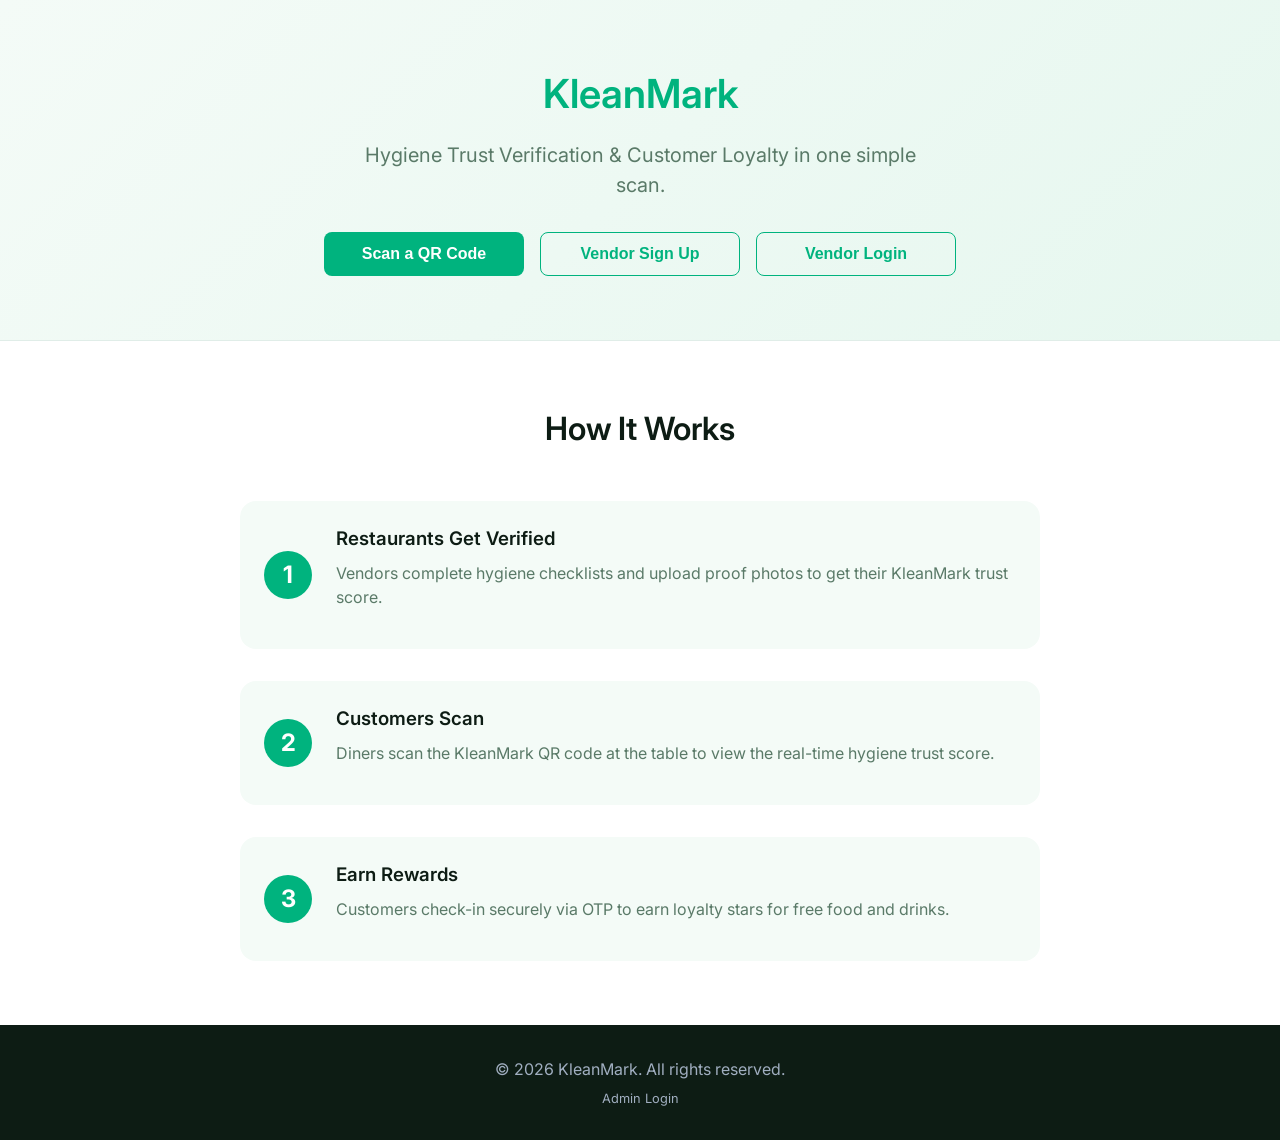
==== frontend/index.html @ 6c2e77c4 "Prototype 1 started" ====
<!DOCTYPE html>
<html lang="en">
<head>
  <meta charset="UTF-8">
  <meta name="viewport" content="width=device-width, initial-scale=1.0">
  <title>KleanMark - Trust is the New Menu</title>
  <link href="https://fonts.googleapis.com/css2?family=Inter:wght@400;500;600;700&display=swap" rel="stylesheet">
  <link rel="stylesheet" href="css/global.css">
  <link rel="stylesheet" href="css/landing.css">
</head>
<body>

  <header class="hero">
    <h1>KleanMark</h1>
    <p>Hygiene Trust Verification & Customer Loyalty in one simple scan.</p>
    <div class="hero-buttons">
      <button class="btn btn-primary" onclick="openScanner()">Scan a QR Code</button>
      <button class="btn btn-outline" onclick="window.location.href='vendor-register.html'">Vendor Sign Up</button>
      <button class="btn btn-outline" onclick="window.location.href='vendor-login.html'">Vendor Login</button>
    </div>
  </header>

  <section class="how-it-works">
    <h2>How It Works</h2>
    <div class="steps">
      <div class="step">
        <div class="step-number">1</div>
        <div class="step-content">
          <h3>Restaurants Get Verified</h3>
          <p>Vendors complete hygiene checklists and upload proof photos to get their KleanMark trust score.</p>
        </div>
      </div>
      <div class="step">
        <div class="step-number">2</div>
        <div class="step-content">
          <h3>Customers Scan</h3>
          <p>Diners scan the KleanMark QR code at the table to view the real-time hygiene trust score.</p>
        </div>
      </div>
      <div class="step">
        <div class="step-number">3</div>
        <div class="step-content">
          <h3>Earn Rewards</h3>
          <p>Customers check-in securely via OTP to earn loyalty stars for free food and drinks.</p>
        </div>
      </div>
    </div>
  </section>

  <footer class="footer">
    <p>&copy; 2026 KleanMark. All rights reserved.</p>
    <p style="margin-top: 8px; font-size: 0.8rem;"><a href="admin-login.html" style="color: #a0aec0; text-decoration: none;">Admin Login</a></p>
  </footer>

  <!-- QR Scanner Modal (Mock for MVP) -->
  <div class="modal-overlay" id="scannerModal">
    <div class="modal-content">
      <h3>Scan KleanMark QR</h3>
      <p>In a real app, this would open the camera. For now, enter a Vendor ID to simulate scanning a QR code.</p>
      <div class="form-group">
        <input type="text" id="mockVendorId" class="form-control" placeholder="Enter Vendor ID (UUID)">
      </div>
      <button class="btn btn-primary" onclick="simulateScan()">Simulate Scan</button>
      <button class="btn btn-outline" style="margin-top: 8px;" onclick="closeScanner()">Cancel</button>
    </div>
  </div>

  <script>
    function openScanner() {
      document.getElementById('scannerModal').classList.add('active');
    }
    
    function closeScanner() {
      document.getElementById('scannerModal').classList.remove('active');
    }
    
    function simulateScan() {
      const vendorId = document.getElementById('mockVendorId').value.trim();
      if (!vendorId) {
        alert("Please enter a Vendor ID");
        return;
      }
      window.location.href = `public-vendor.html?id=${vendorId}`;
    }
  </script>
</body>
</html>
---- frontend/css/global.css ----
:root {
  /* Color Palette */
  --primary: #00B37E;
  --primary-hover: #00996b;
  --surface: #FFFFFF;
  --background: #F4FBF7;
  --text-primary: #0D1C14;
  --text-secondary: #5A7A68;
  --danger: #E53E3E;
  --warning: #F6AD55;
  --border: #E0EDE8;
  --star-filled: #FBBF24;
  --star-empty: #E2E8F0;

  /* Typography */
  --font-family: 'Inter', system-ui, -apple-system, sans-serif;

  /* Design Tokens */
  --radius-sm: 8px;
  --radius-md: 16px;
  --radius-lg: 24px;
  --shadow-card: 0 4px 24px rgba(0, 179, 126, 0.08);
  --shadow-sm: 0 2px 8px rgba(0, 0, 0, 0.05);
  --transition: all 0.2s ease;
}

* {
  box-sizing: border-box;
  margin: 0;
  padding: 0;
}

body {
  font-family: var(--font-family);
  background-color: var(--background);
  color: var(--text-primary);
  line-height: 1.5;
  -webkit-font-smoothing: antialiased;
}

/* Utilities */
.container {
  max-width: 600px;
  margin: 0 auto;
  padding: 16px;
}

.card {
  background: var(--surface);
  border-radius: var(--radius-md);
  padding: 24px;
  box-shadow: var(--shadow-card);
  margin-bottom: 16px;
}

/* Typography */
h1, h2, h3, h4 {
  color: var(--text-primary);
  font-weight: 600;
  margin-bottom: 8px;
}

p {
  color: var(--text-secondary);
  margin-bottom: 16px;
}

/* Buttons */
.btn {
  display: inline-flex;
  align-items: center;
  justify-content: center;
  padding: 12px 24px;
  border-radius: var(--radius-sm);
  font-weight: 600;
  cursor: pointer;
  transition: var(--transition);
  border: none;
  font-size: 1rem;
  width: 100%;
}

.btn-primary {
  background-color: var(--primary);
  color: white;
}

.btn-primary:hover {
  background-color: var(--primary-hover);
}

.btn-outline {
  background-color: transparent;
  color: var(--primary);
  border: 1px solid var(--primary);
}

.btn-outline:hover {
  background-color: var(--background);
}

/* Form inputs */
.form-group {
  margin-bottom: 16px;
}

.form-label {
  display: block;
  font-size: 0.875rem;
  font-weight: 500;
  margin-bottom: 8px;
  color: var(--text-secondary);
}

.form-control {
  width: 100%;
  padding: 12px;
  border: 1px solid var(--border);
  border-radius: var(--radius-sm);
  font-family: var(--font-family);
  font-size: 1rem;
  transition: var(--transition);
}

.form-control:focus {
  outline: none;
  border-color: var(--primary);
  box-shadow: 0 0 0 3px rgba(0, 179, 126, 0.1);
}

/* Badges */
.badge {
  display: inline-flex;
  align-items: center;
  padding: 4px 8px;
  border-radius: 99px;
  font-size: 0.75rem;
  font-weight: 600;
  text-transform: uppercase;
  letter-spacing: 0.5px;
}

.badge-success {
  background-color: rgba(0, 179, 126, 0.1);
  color: var(--primary);
}

.badge-warning {
  background-color: rgba(246, 173, 85, 0.1);
  color: var(--warning);
}

.badge-danger {
  background-color: rgba(229, 62, 62, 0.1);
  color: var(--danger);
}

/* Modals */
.modal-overlay {
  position: fixed;
  top: 0; left: 0; right: 0; bottom: 0;
  background: rgba(0,0,0,0.5);
  display: flex;
  align-items: flex-end;
  justify-content: center;
  z-index: 1000;
  opacity: 0;
  pointer-events: none;
  transition: var(--transition);
}

.modal-overlay.active {
  opacity: 1;
  pointer-events: all;
}

.modal-content {
  background: var(--surface);
  width: 100%;
  max-width: 600px;
  border-radius: var(--radius-lg) var(--radius-lg) 0 0;
  padding: 32px 24px;
  transform: translateY(100%);
  transition: transform 0.3s cubic-bezier(0.4, 0, 0.2, 1);
}

.modal-overlay.active .modal-content {
  transform: translateY(0);
}

/* Toasts */
#toast-container {
  position: fixed;
  bottom: 24px;
  left: 50%;
  transform: translateX(-50%);
  z-index: 9999;
  display: flex;
  flex-direction: column;
  gap: 8px;
}

.toast {
  background: var(--text-primary);
  color: white;
  padding: 12px 24px;
  border-radius: var(--radius-sm);
  font-size: 0.875rem;
  font-weight: 500;
  box-shadow: var(--shadow-sm);
  animation: slideUp 0.3s ease, fadeOut 0.3s ease 2.7s forwards;
}

@keyframes slideUp {
  from { transform: translateY(100%); opacity: 0; }
  to { transform: translateY(0); opacity: 1; }
}
@keyframes fadeOut {
  to { opacity: 0; }
}
---- frontend/css/landing.css ----
.hero {
  text-align: center;
  padding: 64px 16px;
  background: linear-gradient(135deg, var(--background) 0%, #e6f7ef 100%);
  border-bottom: 1px solid var(--border);
}

.hero h1 {
  font-size: 2.5rem;
  color: var(--primary);
  margin-bottom: 16px;
}

.hero p {
  font-size: 1.25rem;
  max-width: 600px;
  margin: 0 auto 32px auto;
}

.hero-buttons {
  display: flex;
  gap: 16px;
  justify-content: center;
  flex-wrap: wrap;
}

.hero-buttons .btn {
  width: auto;
  min-width: 200px;
}

.how-it-works {
  padding: 64px 16px;
  background: var(--surface);
}

.how-it-works h2 {
  text-align: center;
  margin-bottom: 48px;
  font-size: 2rem;
}

.steps {
  display: flex;
  flex-direction: column;
  gap: 32px;
  max-width: 800px;
  margin: 0 auto;
}

.step {
  display: flex;
  align-items: center;
  gap: 24px;
  background: var(--background);
  padding: 24px;
  border-radius: var(--radius-md);
}

.step-number {
  width: 48px;
  height: 48px;
  background: var(--primary);
  color: white;
  border-radius: 50%;
  display: flex;
  align-items: center;
  justify-content: center;
  font-size: 1.5rem;
  font-weight: 700;
  flex-shrink: 0;
}

.step-content h3 {
  margin-bottom: 8px;
}

.footer {
  text-align: center;
  padding: 32px;
  background: var(--text-primary);
  color: white;
}

.footer p {
  color: #a0aec0;
  margin: 0;
}

/* Modal for scanning QR code from landing page */
.qr-scanner-placeholder {
  height: 300px;
  background: #000;
  border-radius: var(--radius-md);
  display: flex;
  align-items: center;
  justify-content: center;
  color: white;
  margin-bottom: 16px;
}
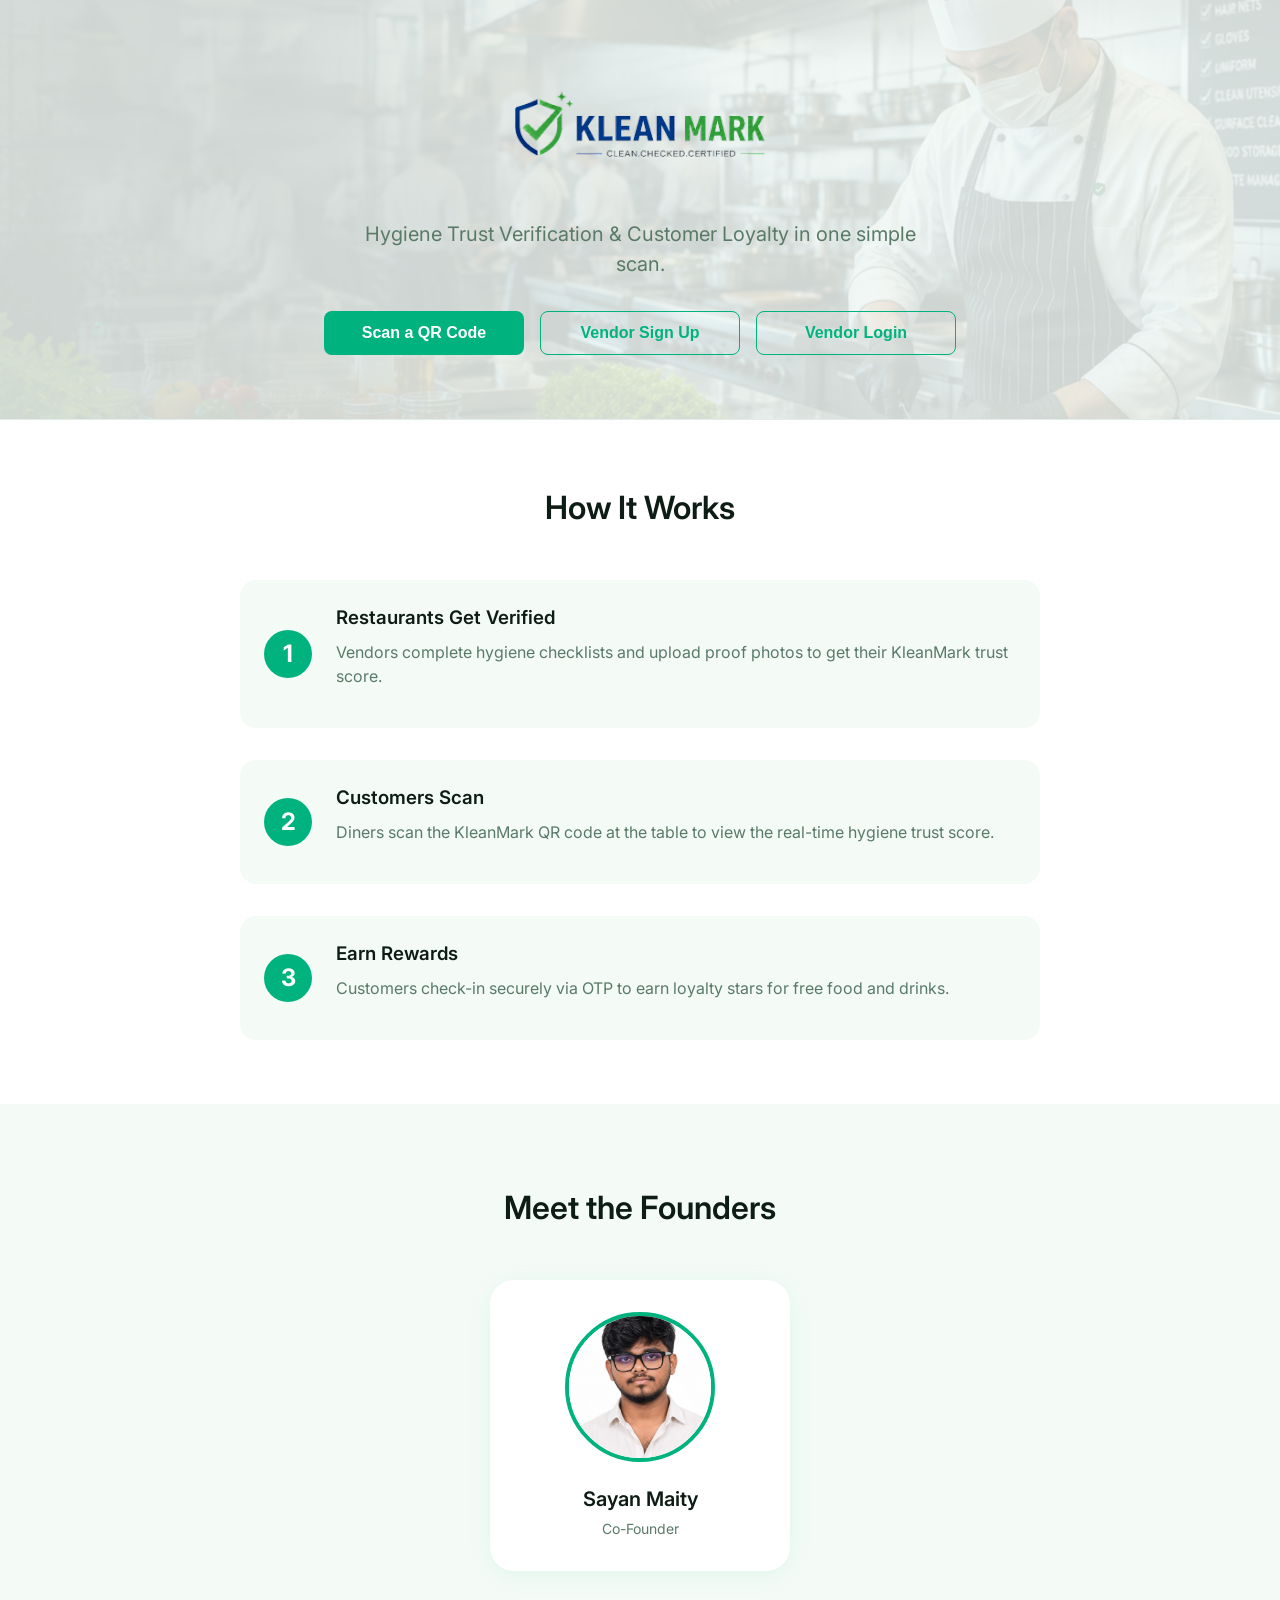
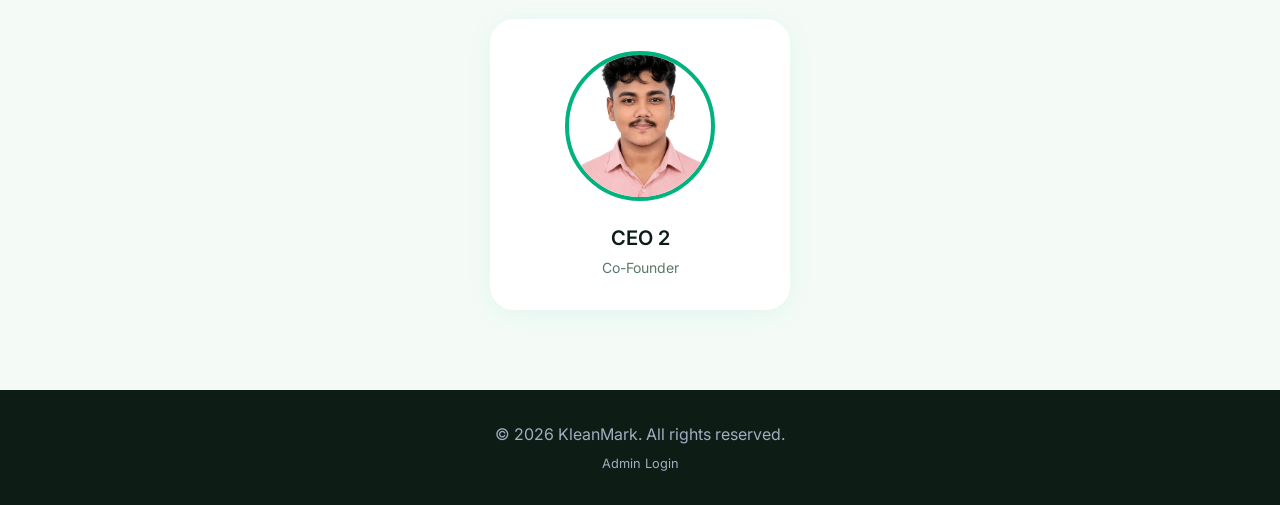
==== commit 96ab68a1: "Added more functionality" ====
--- a/frontend/index.html
+++ b/frontend/index.html
@@ -5,13 +5,14 @@
   <meta name="viewport" content="width=device-width, initial-scale=1.0">
   <title>KleanMark - Trust is the New Menu</title>
   <link href="https://fonts.googleapis.com/css2?family=Inter:wght@400;500;600;700&display=swap" rel="stylesheet">
+  <link rel="icon" type="image/x-icon" href="assets/images/favicon.ico">
   <link rel="stylesheet" href="css/global.css">
   <link rel="stylesheet" href="css/landing.css">
 </head>
 <body>
 
   <header class="hero">
-    <h1>KleanMark</h1>
+    <img src="assets/images/Logo.svg" alt="KleanMark Logo" class="brand-logo">
     <p>Hygiene Trust Verification & Customer Loyalty in one simple scan.</p>
     <div class="hero-buttons">
       <button class="btn btn-primary" onclick="openScanner()">Scan a QR Code</button>
@@ -21,27 +22,45 @@
   </header>
 
   <section class="how-it-works">
-    <h2>How It Works</h2>
+    <h2 class="fade-up">How It Works</h2>
     <div class="steps">
-      <div class="step">
+      <div class="step fade-up">
         <div class="step-number">1</div>
         <div class="step-content">
           <h3>Restaurants Get Verified</h3>
           <p>Vendors complete hygiene checklists and upload proof photos to get their KleanMark trust score.</p>
         </div>
       </div>
-      <div class="step">
+      <div class="step fade-up">
         <div class="step-number">2</div>
         <div class="step-content">
           <h3>Customers Scan</h3>
           <p>Diners scan the KleanMark QR code at the table to view the real-time hygiene trust score.</p>
         </div>
       </div>
-      <div class="step">
+      <div class="step fade-up">
         <div class="step-number">3</div>
         <div class="step-content">
           <h3>Earn Rewards</h3>
           <p>Customers check-in securely via OTP to earn loyalty stars for free food and drinks.</p>
+        </div>
+      </div>
+    </div>
+  </section>
+
+  <section class="about-founders">
+    <div class="container">
+      <h2 class="fade-up">Meet the Founders</h2>
+      <div class="founders-grid fade-up">
+        <div class="founder-card">
+          <img src="assets/images/Sayan%20Maity.png" alt="Sayan Maity" class="founder-img">
+          <h3>Sayan Maity</h3>
+          <p>Co-Founder</p>
+        </div>
+        <div class="founder-card">
+          <img src="assets/images/CEO%202.png" alt="CEO 2" class="founder-img">
+          <h3 id="ceo2-name">CEO 2</h3>
+          <p>Co-Founder</p>
         </div>
       </div>
     </div>
@@ -82,6 +101,21 @@
       }
       window.location.href = `public-vendor.html?id=${vendorId}`;
     }
+
+    // Scroll Animations
+    document.addEventListener("DOMContentLoaded", function() {
+      const observer = new IntersectionObserver((entries) => {
+        entries.forEach(entry => {
+          if (entry.isIntersecting) {
+            entry.target.classList.add('visible');
+          }
+        });
+      }, { threshold: 0.1 });
+
+      document.querySelectorAll('.fade-up').forEach((el) => {
+        observer.observe(el);
+      });
+    });
   </script>
 </body>
 </html>
--- a/frontend/css/global.css
+++ b/frontend/css/global.css
@@ -51,6 +51,12 @@
   padding: 24px;
   box-shadow: var(--shadow-card);
   margin-bottom: 16px;
+  transition: var(--transition);
+}
+
+.card:hover {
+  transform: translateY(-2px);
+  box-shadow: 0 8px 32px rgba(0, 179, 126, 0.12);
 }
 
 /* Typography */
@@ -218,3 +224,34 @@
 @keyframes fadeOut {
   to { opacity: 0; }
 }
+
+/* Skeleton Loading */
+.skeleton {
+  background: linear-gradient(90deg, #e2e8f0 25%, #f1f5f9 50%, #e2e8f0 75%);
+  background-size: 200% 100%;
+  animation: loading 1.5s infinite;
+  border-radius: var(--radius-sm);
+}
+
+@keyframes loading {
+  0% { background-position: 200% 0; }
+  100% { background-position: -200% 0; }
+}
+
+.skeleton-text {
+  height: 20px;
+  width: 100%;
+  margin-bottom: 8px;
+}
+
+.skeleton-title {
+  height: 32px;
+  width: 50%;
+  margin-bottom: 16px;
+}
+
+.skeleton-circle {
+  width: 64px;
+  height: 64px;
+  border-radius: 50%;
+}
--- a/frontend/css/landing.css
+++ b/frontend/css/landing.css
@@ -1,8 +1,30 @@
 .hero {
   text-align: center;
   padding: 64px 16px;
-  background: linear-gradient(135deg, var(--background) 0%, #e6f7ef 100%);
+  background-image: url('../assets/images/Banner.svg');
+  background-size: cover;
+  background-position: center;
   border-bottom: 1px solid var(--border);
+  position: relative;
+}
+
+.hero::before {
+  content: '';
+  position: absolute;
+  top: 0; left: 0; right: 0; bottom: 0;
+  background: rgba(244, 251, 247, 0.85); /* Overlay to ensure text readability */
+  z-index: 0;
+}
+
+.hero > * {
+  position: relative;
+  z-index: 1;
+}
+
+.brand-logo {
+  max-width: 250px;
+  height: auto;
+  margin-bottom: 24px;
 }
 
 .hero h1 {
@@ -98,3 +120,69 @@
   color: white;
   margin-bottom: 16px;
 }
+
+/* Founders Section */
+.about-founders {
+  padding: 64px 16px;
+  background: var(--background);
+}
+
+.about-founders h2 {
+  text-align: center;
+  margin-bottom: 48px;
+  font-size: 2rem;
+}
+
+.founders-grid {
+  display: flex;
+  justify-content: center;
+  gap: 48px;
+  flex-wrap: wrap;
+}
+
+.founder-card {
+  text-align: center;
+  background: var(--surface);
+  padding: 32px;
+  border-radius: var(--radius-lg);
+  box-shadow: var(--shadow-card);
+  width: 100%;
+  max-width: 300px;
+  transition: var(--transition);
+}
+
+.founder-card:hover {
+  transform: translateY(-5px);
+}
+
+.founder-img {
+  width: 150px;
+  height: 150px;
+  border-radius: 50%;
+  object-fit: cover;
+  margin-bottom: 16px;
+  border: 4px solid var(--primary);
+}
+
+.founder-card h3 {
+  font-size: 1.25rem;
+  margin-bottom: 4px;
+}
+
+.founder-card p {
+  font-size: 0.875rem;
+  color: var(--text-secondary);
+  margin-bottom: 0;
+}
+
+/* Scroll Animations */
+.fade-up {
+  opacity: 0;
+  transform: translateY(30px);
+  transition: opacity 0.6s ease-out, transform 0.6s ease-out;
+}
+
+.fade-up.visible {
+  opacity: 1;
+  transform: translateY(0);
+}
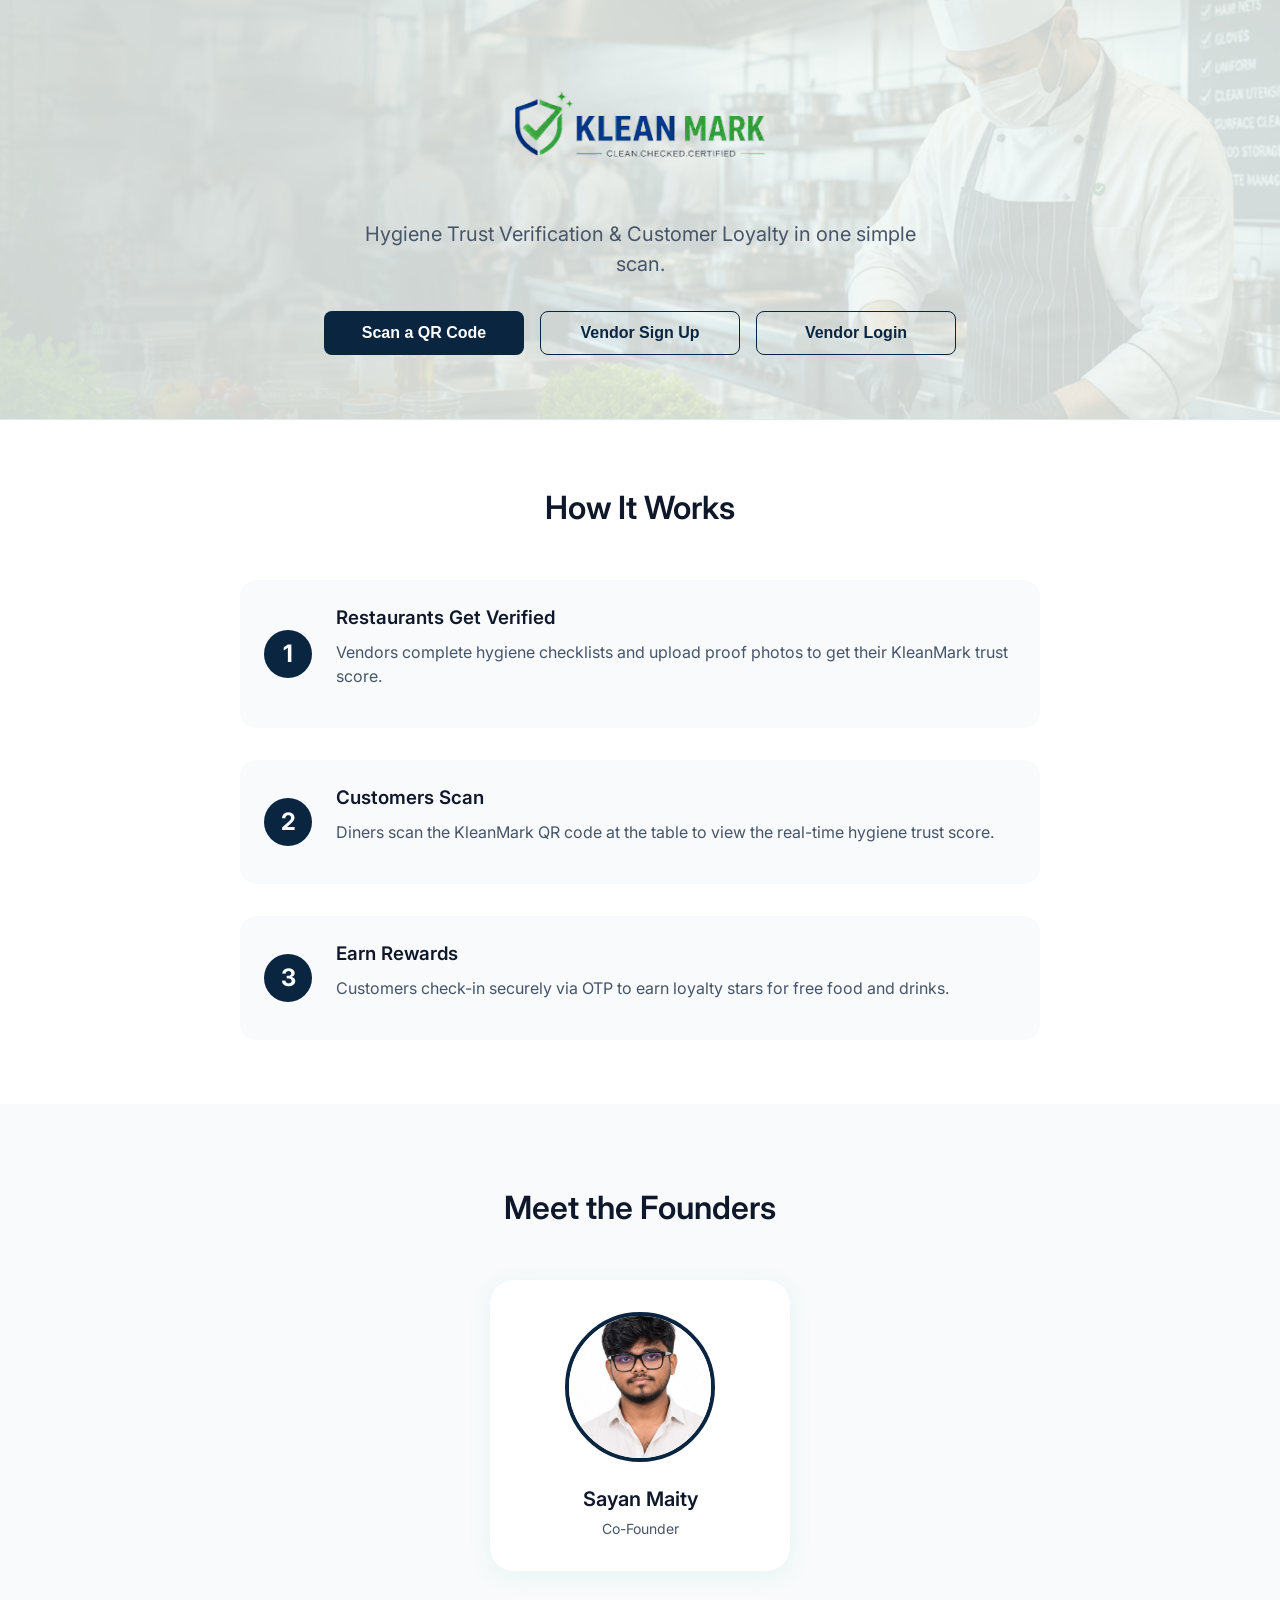
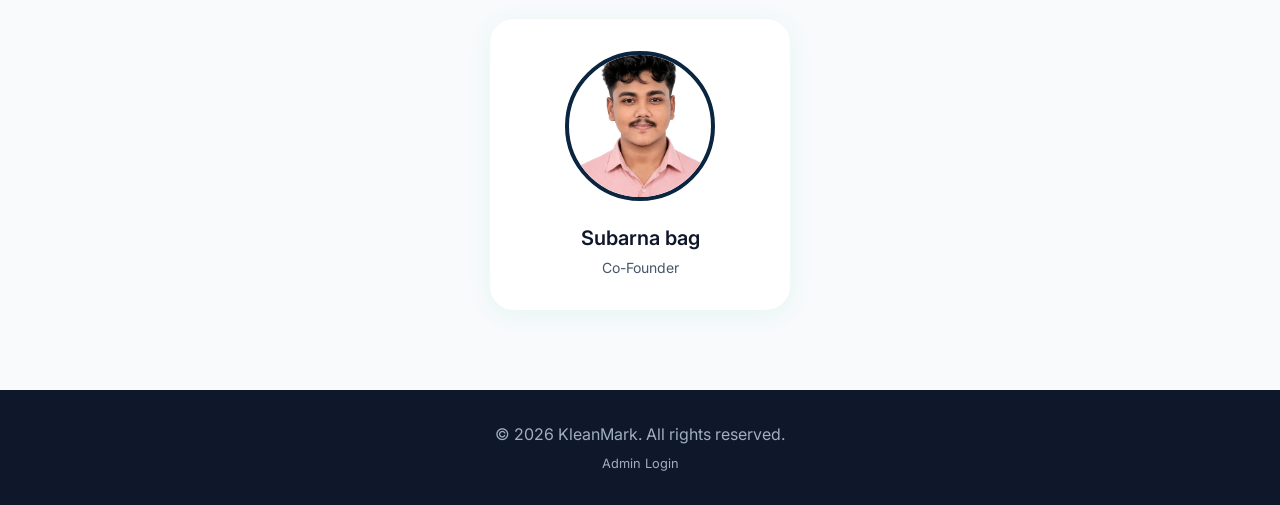
==== commit fa5567d6: "Removed the mocks. Auth is fixed" ====
--- a/frontend/index.html
+++ b/frontend/index.html
@@ -58,8 +58,8 @@
           <p>Co-Founder</p>
         </div>
         <div class="founder-card">
-          <img src="assets/images/CEO%202.png" alt="CEO 2" class="founder-img">
-          <h3 id="ceo2-name">CEO 2</h3>
+          <img src="assets/images/CEO%202.png" alt="Subarna bag" class="founder-img">
+          <h3 id="ceo2-name">Subarna bag</h3>
           <p>Co-Founder</p>
         </div>
       </div>
--- a/frontend/css/global.css
+++ b/frontend/css/global.css
@@ -1,16 +1,19 @@
 :root {
-  /* Color Palette */
-  --primary: #00B37E;
-  --primary-hover: #00996b;
+  /* Color Palette - Trust & Verification Theme */
+  --primary: #0A2540; /* Trust Blue (deep navy) */
+  --primary-hover: #113659;
+  --secondary: #00D4FF; /* Vibrant cyan accent */
+  --verification: #00D26A; /* Verification Green */
+  --verification-hover: #00B359;
   --surface: #FFFFFF;
-  --background: #F4FBF7;
-  --text-primary: #0D1C14;
-  --text-secondary: #5A7A68;
-  --danger: #E53E3E;
-  --warning: #F6AD55;
-  --border: #E0EDE8;
+  --background: #F8FAFC; /* Crisp clinical slate-white */
+  --text-primary: #0F172A;
+  --text-secondary: #475569;
+  --danger: #EF4444;
+  --warning: #F59E0B;
+  --border: #E2E8F0;
   --star-filled: #FBBF24;
-  --star-empty: #E2E8F0;
+  --star-empty: #CBD5E1;
 
   /* Typography */
   --font-family: 'Inter', system-ui, -apple-system, sans-serif;
@@ -93,6 +96,17 @@
 
 .btn-primary:hover {
   background-color: var(--primary-hover);
+  box-shadow: 0 4px 12px rgba(10, 37, 64, 0.15);
+}
+
+.btn-success {
+  background-color: var(--verification);
+  color: white;
+}
+
+.btn-success:hover {
+  background-color: var(--verification-hover);
+  box-shadow: 0 4px 12px rgba(0, 210, 106, 0.2);
 }
 
 .btn-outline {
@@ -102,7 +116,7 @@
 }
 
 .btn-outline:hover {
-  background-color: var(--background);
+  background-color: #F1F5F9;
 }
 
 /* Form inputs */
@@ -147,8 +161,8 @@
 }
 
 .badge-success {
-  background-color: rgba(0, 179, 126, 0.1);
-  color: var(--primary);
+  background-color: rgba(0, 210, 106, 0.1);
+  color: var(--verification);
 }
 
 .badge-warning {
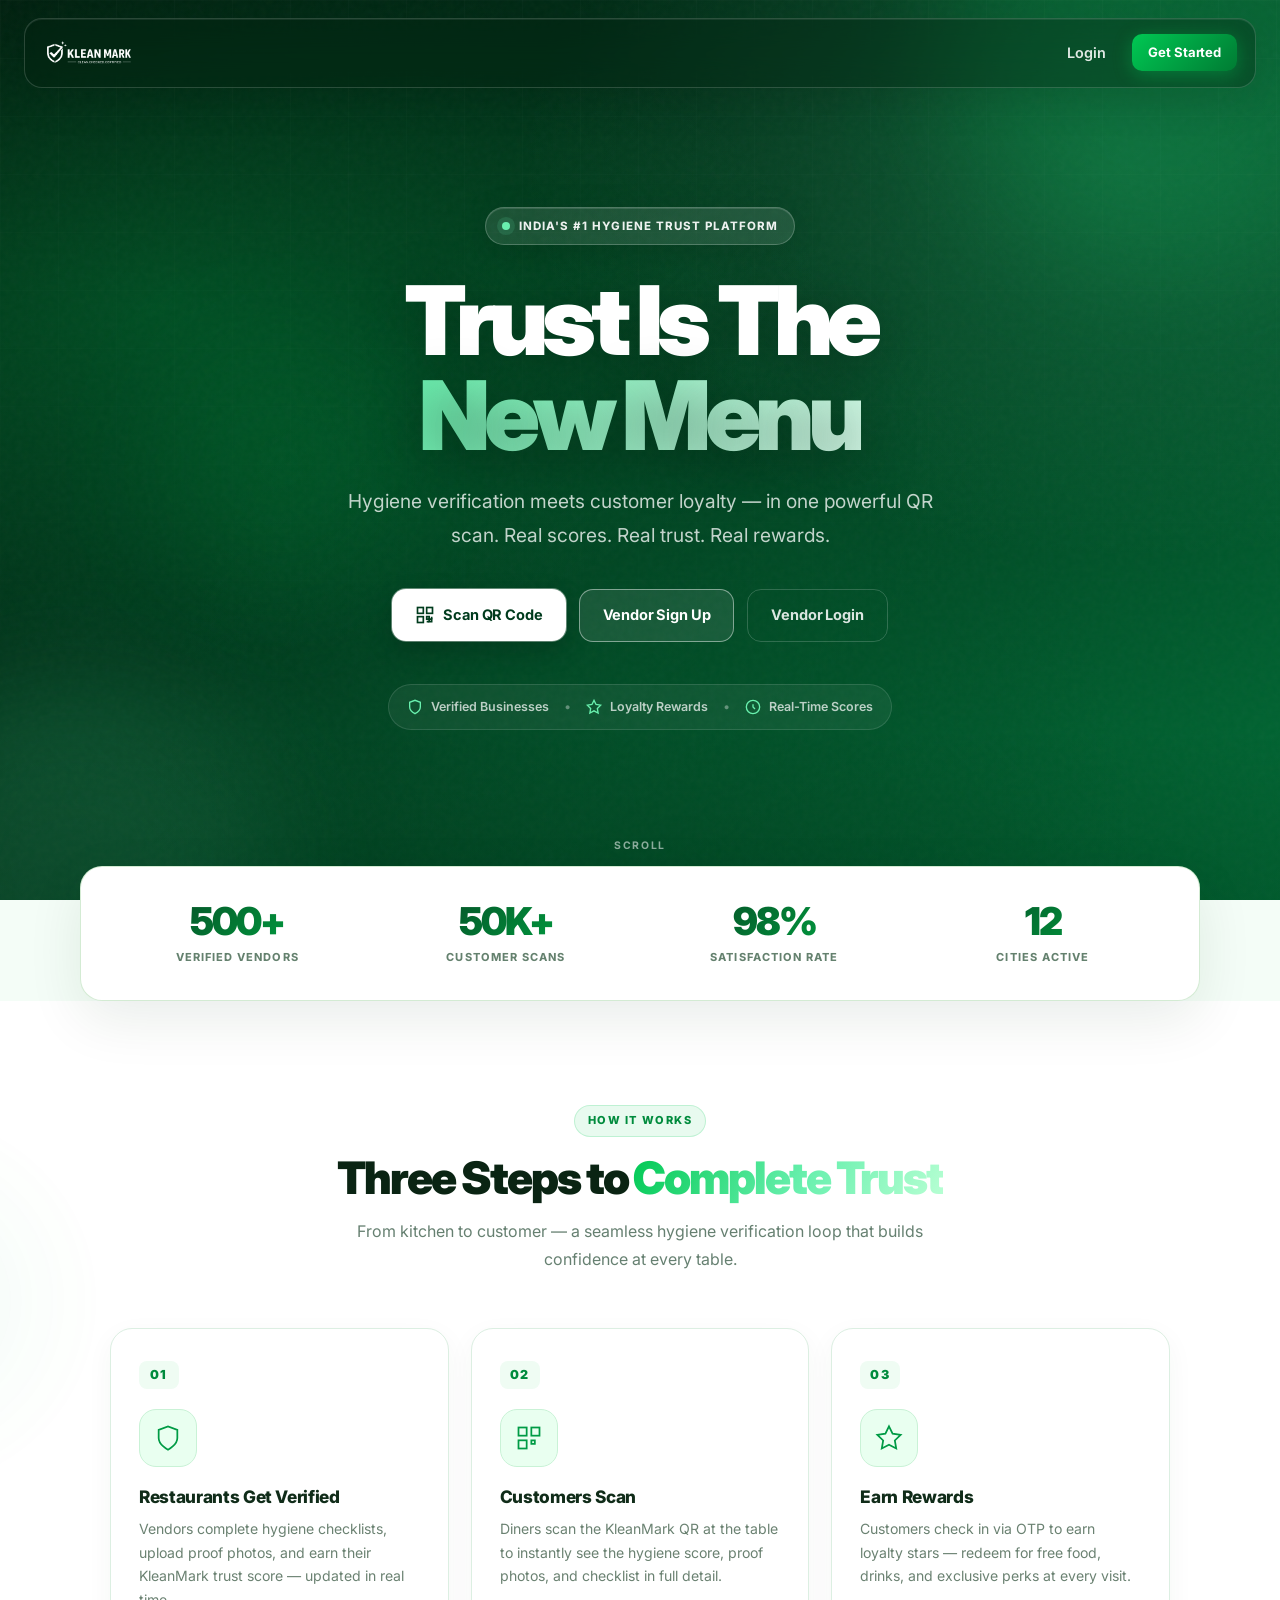
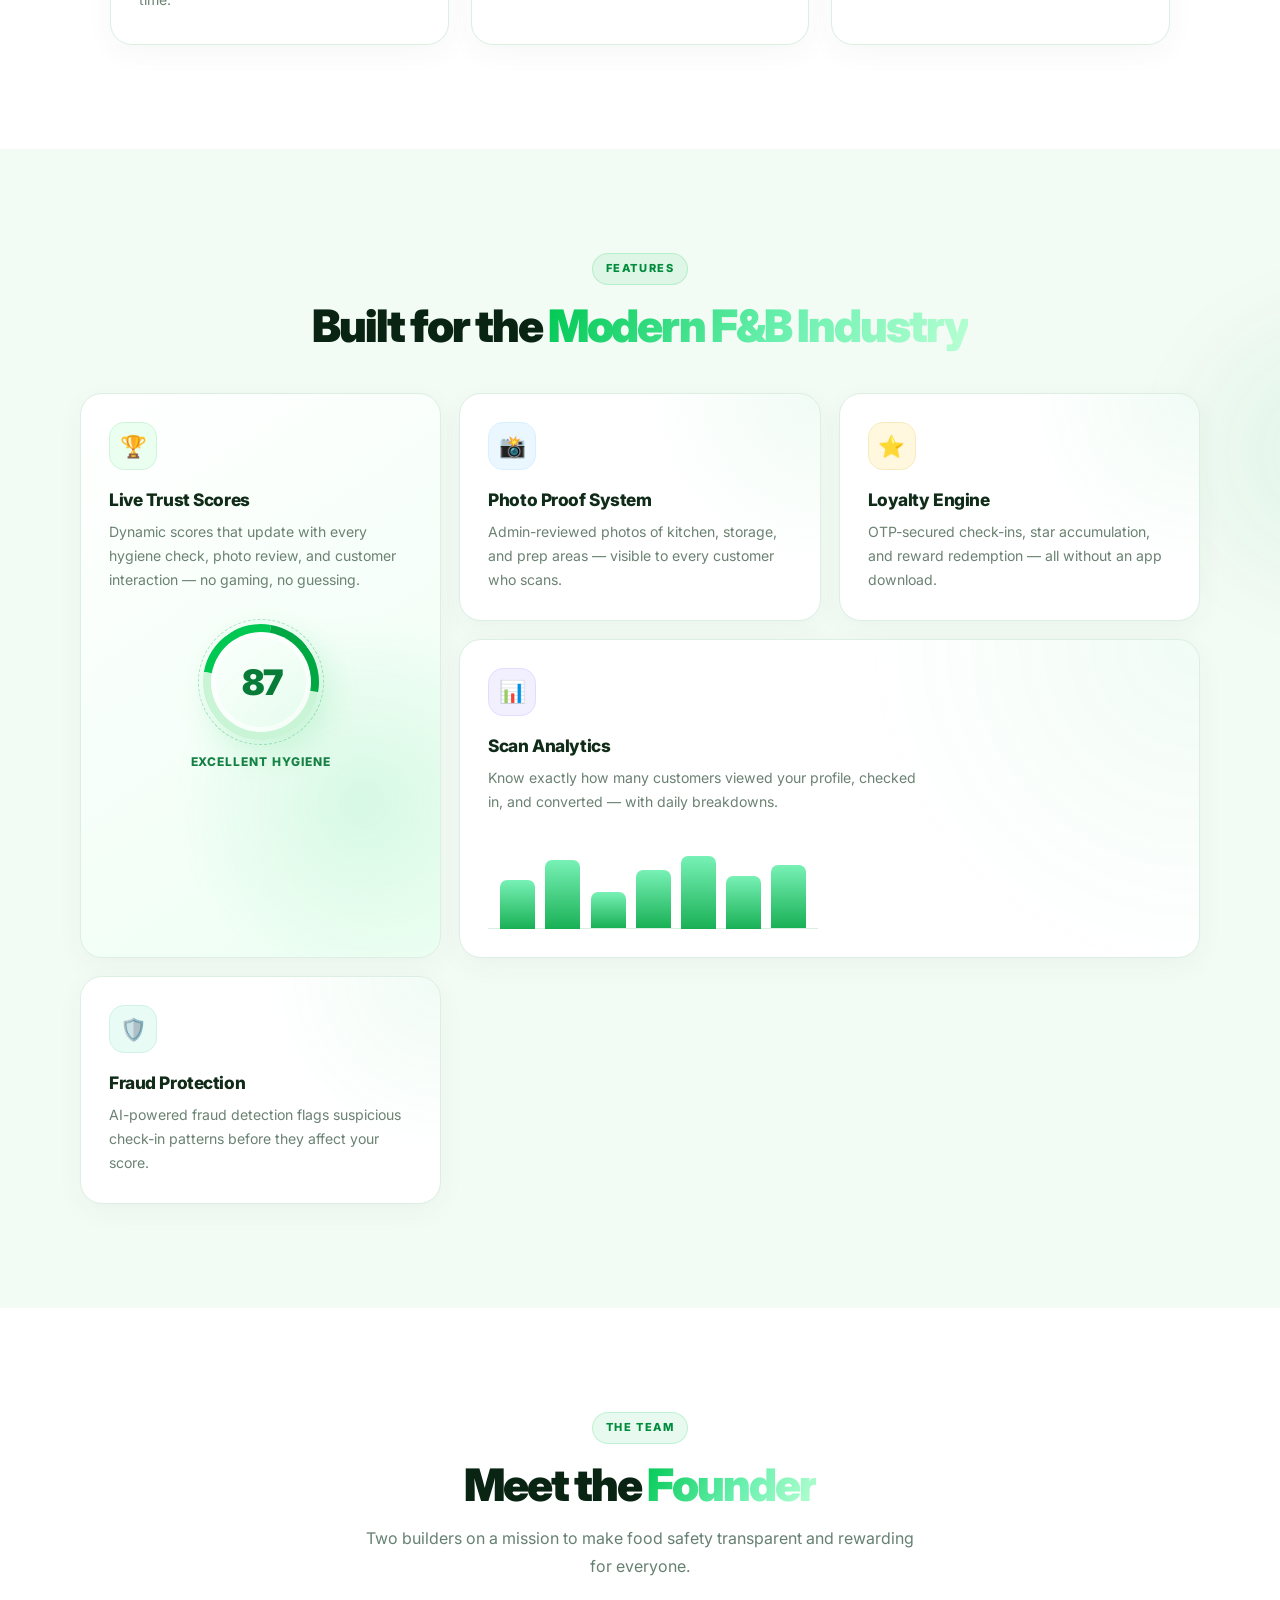
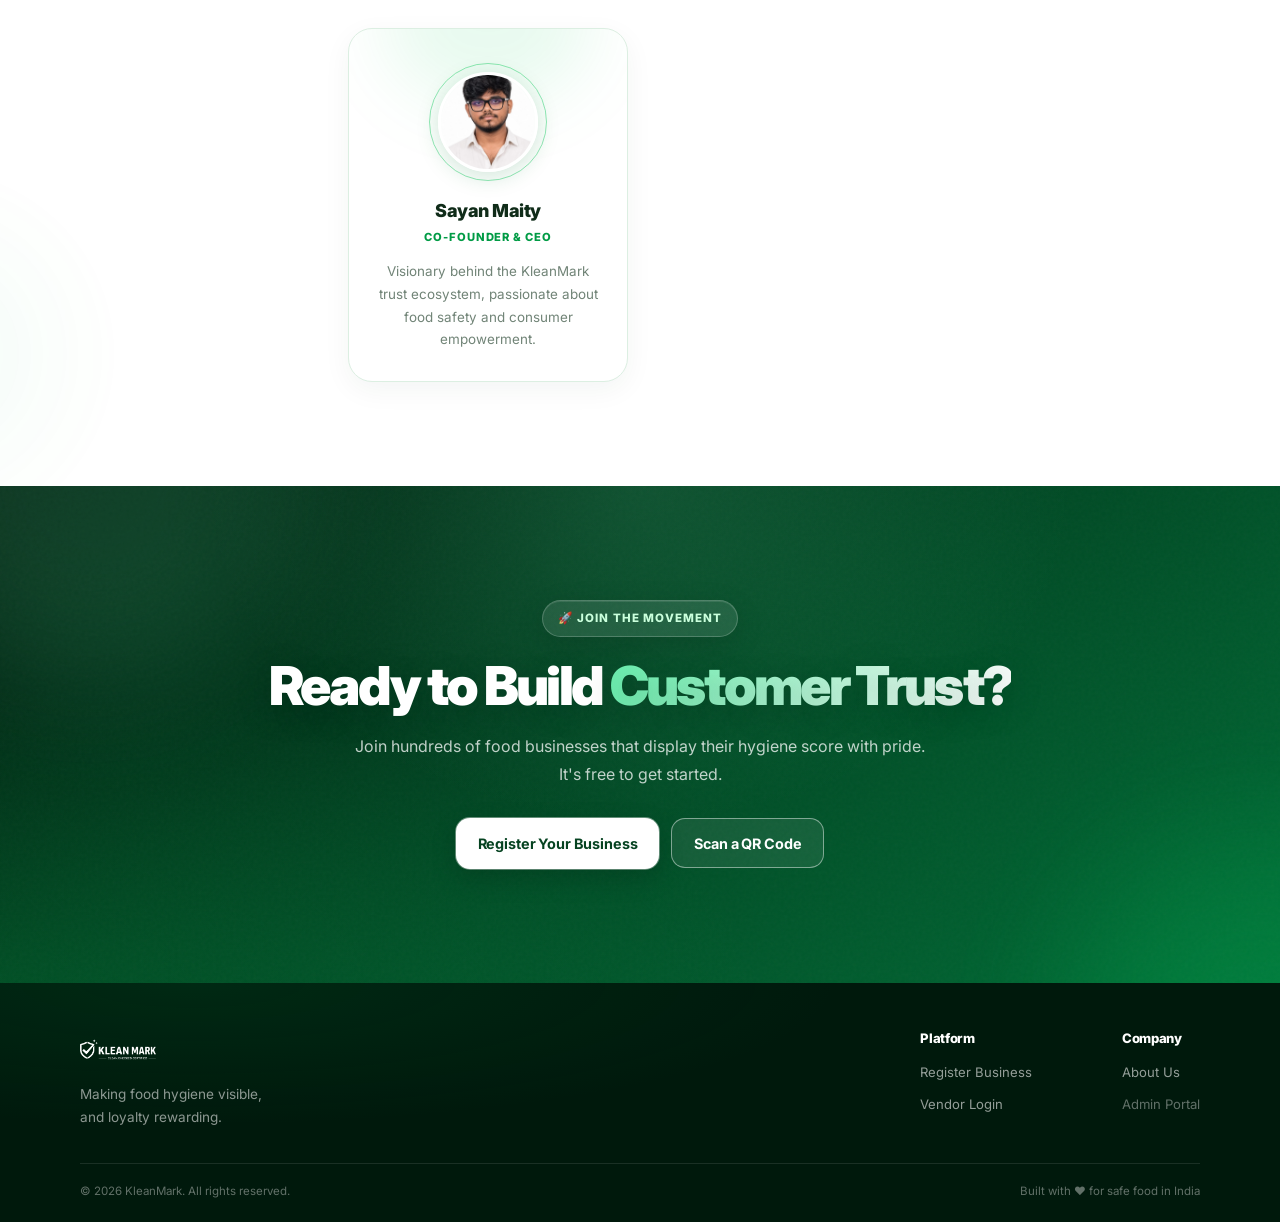
==== commit 1d3f05b1: "Ready to ship the phase 1" ====
--- a/frontend/index.html
+++ b/frontend/index.html
@@ -3,118 +3,401 @@
 <head>
   <meta charset="UTF-8">
   <meta name="viewport" content="width=device-width, initial-scale=1.0">
-  <title>KleanMark - Trust is the New Menu</title>
-  <link href="https://fonts.googleapis.com/css2?family=Inter:wght@400;500;600;700&display=swap" rel="stylesheet">
+  <title>KleanMark — Trust Is The New Menu</title>
+  <link href="https://fonts.googleapis.com/css2?family=Inter:wght@300;400;500;600;700;800;900&display=swap" rel="stylesheet">
   <link rel="icon" type="image/x-icon" href="assets/images/favicon.ico">
   <link rel="stylesheet" href="css/global.css">
   <link rel="stylesheet" href="css/landing.css">
 </head>
 <body>
 
+  <!-- ===== HERO ===== -->
   <header class="hero">
-    <img src="assets/images/Logo.svg" alt="KleanMark Logo" class="brand-logo">
-    <p>Hygiene Trust Verification & Customer Loyalty in one simple scan.</p>
-    <div class="hero-buttons">
-      <button class="btn btn-primary" onclick="openScanner()">Scan a QR Code</button>
-      <button class="btn btn-outline" onclick="window.location.href='vendor-register.html'">Vendor Sign Up</button>
-      <button class="btn btn-outline" onclick="window.location.href='vendor-login.html'">Vendor Login</button>
+    <div class="hero-noise"></div>
+    <div class="orb orb-1"></div>
+    <div class="orb orb-2"></div>
+    <div class="orb orb-3"></div>
+
+    <nav class="hero-nav">
+      <img src="assets/images/Logo.svg" alt="KleanMark" class="nav-logo">
+      <div class="nav-links">
+        <a href="vendor-login.html" class="nav-link">Login</a>
+        <a href="vendor-register.html" class="btn btn-primary btn-sm">Get Started</a>
+      </div>
+    </nav>
+
+    <div class="hero-content">
+      <div class="hero-badge">
+        <span class="dot"></span>
+        India's #1 Hygiene Trust Platform
+      </div>
+
+      <h1 class="hero-title">
+        Trust Is The<br>
+        <span class="gradient-text">New Menu</span>
+      </h1>
+
+      <p class="hero-subtitle">
+        Hygiene verification meets customer loyalty — in one powerful QR scan.
+        Real scores. Real trust. Real rewards.
+      </p>
+
+      <div class="hero-buttons">
+        <button class="btn btn-hero-primary" onclick="openScanner()">
+          <svg width="20" height="20" viewBox="0 0 24 24" fill="none" stroke="currentColor" stroke-width="2"><rect x="3" y="3" width="7" height="7"/><rect x="14" y="3" width="7" height="7"/><rect x="3" y="14" width="7" height="7"/><path d="M14 14h3v3h-3z"/><path d="M17 17h3v3h-3z"/><path d="M14 20h3"/><path d="M20 14v3"/></svg>
+          Scan QR Code
+        </button>
+        <a href="vendor-register.html" class="btn btn-hero-outline">Vendor Sign Up</a>
+        <a href="vendor-login.html" class="btn btn-hero-ghost">Vendor Login</a>
+      </div>
+
+      <div class="hero-trust-strip">
+        <div class="trust-item">
+          <svg width="16" height="16" viewBox="0 0 24 24" fill="none" stroke="currentColor" stroke-width="2"><path d="M12 22s8-4 8-10V5l-8-3-8 3v7c0 6 8 10 8 10z"/></svg>
+          Verified Businesses
+        </div>
+        <div class="trust-sep">•</div>
+        <div class="trust-item">
+          <svg width="16" height="16" viewBox="0 0 24 24" fill="none" stroke="currentColor" stroke-width="2"><polygon points="12 2 15.09 8.26 22 9.27 17 14.14 18.18 21.02 12 17.77 5.82 21.02 7 14.14 2 9.27 8.91 8.26 12 2"/></svg>
+          Loyalty Rewards
+        </div>
+        <div class="trust-sep">•</div>
+        <div class="trust-item">
+          <svg width="16" height="16" viewBox="0 0 24 24" fill="none" stroke="currentColor" stroke-width="2"><circle cx="12" cy="12" r="10"/><path d="M12 8v4l3 3"/></svg>
+          Real-Time Scores
+        </div>
+      </div>
+    </div>
+
+    <div class="scroll-hint">
+      <span>Scroll</span>
+      <div class="scroll-arrow"></div>
     </div>
   </header>
 
+  <!-- ===== STATS STRIP ===== -->
+  <div class="stats-strip">
+    <div class="stat-item reveal">
+      <div class="stat-number" data-target="500" data-suffix="+">500+</div>
+      <div class="stat-label">Verified Vendors</div>
+    </div>
+    <div class="stat-divider"></div>
+    <div class="stat-item reveal">
+      <div class="stat-number" data-target="50" data-suffix="K+">50K+</div>
+      <div class="stat-label">Customer Scans</div>
+    </div>
+    <div class="stat-divider"></div>
+    <div class="stat-item reveal">
+      <div class="stat-number" data-target="98" data-suffix="%">98%</div>
+      <div class="stat-label">Satisfaction Rate</div>
+    </div>
+    <div class="stat-divider"></div>
+    <div class="stat-item reveal">
+      <div class="stat-number" data-target="12" data-suffix="">12</div>
+      <div class="stat-label">Cities Active</div>
+    </div>
+  </div>
+
+  <!-- ===== HOW IT WORKS ===== -->
   <section class="how-it-works">
-    <h2 class="fade-up">How It Works</h2>
-    <div class="steps">
-      <div class="step fade-up">
-        <div class="step-number">1</div>
-        <div class="step-content">
-          <h3>Restaurants Get Verified</h3>
-          <p>Vendors complete hygiene checklists and upload proof photos to get their KleanMark trust score.</p>
-        </div>
-      </div>
-      <div class="step fade-up">
-        <div class="step-number">2</div>
-        <div class="step-content">
-          <h3>Customers Scan</h3>
-          <p>Diners scan the KleanMark QR code at the table to view the real-time hygiene trust score.</p>
-        </div>
-      </div>
-      <div class="step fade-up">
-        <div class="step-number">3</div>
-        <div class="step-content">
-          <h3>Earn Rewards</h3>
-          <p>Customers check-in securely via OTP to earn loyalty stars for free food and drinks.</p>
+    <div class="section-inner">
+      <span class="section-label reveal">How It Works</span>
+      <h2 class="section-title reveal">Three Steps to <span class="gradient-text">Complete Trust</span></h2>
+      <p class="section-subtitle reveal">From kitchen to customer — a seamless hygiene verification loop that builds confidence at every table.</p>
+
+      <div class="steps">
+        <div class="step reveal">
+          <div class="step-accent"></div>
+          <div class="step-number">01</div>
+          <div class="step-icon">
+            <svg width="28" height="28" viewBox="0 0 24 24" fill="none" stroke="currentColor" stroke-width="1.5"><path d="M12 22s8-4 8-10V5l-8-3-8 3v7c0 6 8 10 8 10z"/></svg>
+          </div>
+          <div class="step-content">
+            <h3>Restaurants Get Verified</h3>
+            <p>Vendors complete hygiene checklists, upload proof photos, and earn their KleanMark trust score — updated in real time.</p>
+          </div>
+        </div>
+
+        <div class="step reveal">
+          <div class="step-accent"></div>
+          <div class="step-number">02</div>
+          <div class="step-icon">
+            <svg width="28" height="28" viewBox="0 0 24 24" fill="none" stroke="currentColor" stroke-width="1.5"><rect x="3" y="3" width="7" height="7"/><rect x="14" y="3" width="7" height="7"/><rect x="3" y="14" width="7" height="7"/><path d="M14 14h3v3h-3z"/></svg>
+          </div>
+          <div class="step-content">
+            <h3>Customers Scan</h3>
+            <p>Diners scan the KleanMark QR at the table to instantly see the hygiene score, proof photos, and checklist in full detail.</p>
+          </div>
+        </div>
+
+        <div class="step reveal">
+          <div class="step-accent"></div>
+          <div class="step-number">03</div>
+          <div class="step-icon">
+            <svg width="28" height="28" viewBox="0 0 24 24" fill="none" stroke="currentColor" stroke-width="1.5"><polygon points="12 2 15.09 8.26 22 9.27 17 14.14 18.18 21.02 12 17.77 5.82 21.02 7 14.14 2 9.27 8.91 8.26 12 2"/></svg>
+          </div>
+          <div class="step-content">
+            <h3>Earn Rewards</h3>
+            <p>Customers check in via OTP to earn loyalty stars — redeem for free food, drinks, and exclusive perks at every visit.</p>
+          </div>
         </div>
       </div>
     </div>
   </section>
 
-  <section class="about-founders">
-    <div class="container">
-      <h2 class="fade-up">Meet the Founders</h2>
-      <div class="founders-grid fade-up">
-        <div class="founder-card">
-          <img src="assets/images/Sayan%20Maity.png" alt="Sayan Maity" class="founder-img">
-          <h3>Sayan Maity</h3>
-          <p>Co-Founder</p>
-        </div>
-        <div class="founder-card">
-          <img src="assets/images/CEO%202.png" alt="Subarna bag" class="founder-img">
-          <h3 id="ceo2-name">Subarna bag</h3>
-          <p>Co-Founder</p>
+  <!-- ===== FEATURES BENTO ===== -->
+  <section class="features-section">
+    <div class="section-inner">
+      <span class="section-label reveal">Features</span>
+      <h2 class="section-title reveal">Built for the <span class="gradient-text">Modern F&amp;B Industry</span></h2>
+      <div class="bento-grid">
+        <div class="bento-card bento-large reveal">
+          <div class="bento-icon">🏆</div>
+          <h3>Live Trust Scores</h3>
+          <p>Dynamic scores that update with every hygiene check, photo review, and customer interaction — no gaming, no guessing.</p>
+          <div class="bento-score-demo">
+            <div class="demo-ring">
+              <span class="demo-score">87</span>
+            </div>
+            <div class="demo-label">Excellent Hygiene</div>
+          </div>
+        </div>
+        <div class="bento-card reveal">
+          <div class="bento-icon">📸</div>
+          <h3>Photo Proof System</h3>
+          <p>Admin-reviewed photos of kitchen, storage, and prep areas — visible to every customer who scans.</p>
+        </div>
+        <div class="bento-card reveal">
+          <div class="bento-icon">⭐</div>
+          <h3>Loyalty Engine</h3>
+          <p>OTP-secured check-ins, star accumulation, and reward redemption — all without an app download.</p>
+        </div>
+        <div class="bento-card bento-wide reveal">
+          <div class="bento-icon">📊</div>
+          <h3>Scan Analytics</h3>
+          <p>Know exactly how many customers viewed your profile, checked in, and converted — with daily breakdowns.</p>
+          <div class="analytics-demo">
+            <div class="analytics-bar" style="--h: 60%"></div>
+            <div class="analytics-bar" style="--h: 85%"></div>
+            <div class="analytics-bar" style="--h: 45%"></div>
+            <div class="analytics-bar" style="--h: 72%"></div>
+            <div class="analytics-bar" style="--h: 90%"></div>
+            <div class="analytics-bar" style="--h: 65%"></div>
+            <div class="analytics-bar" style="--h: 78%"></div>
+          </div>
+        </div>
+        <div class="bento-card reveal">
+          <div class="bento-icon">🛡️</div>
+          <h3>Fraud Protection</h3>
+          <p>AI-powered fraud detection flags suspicious check-in patterns before they affect your score.</p>
         </div>
       </div>
     </div>
   </section>
 
-  <footer class="footer">
-    <p>&copy; 2026 KleanMark. All rights reserved.</p>
-    <p style="margin-top: 8px; font-size: 0.8rem;"><a href="admin-login.html" style="color: #a0aec0; text-decoration: none;">Admin Login</a></p>
+  <!-- ===== FOUNDERS ===== -->
+  <section class="about-founders" id="founders">
+    <div class="section-inner">
+      <span class="section-label reveal">The Team</span>
+      <h2 class="section-title reveal">Meet the <span class="gradient-text">Founder</span></h2>
+      <p class="section-subtitle reveal">Two builders on a mission to make food safety transparent and rewarding for everyone.</p>
+
+      <div class="founders-grid">
+        <div class="founder-card reveal">
+          <div class="founder-glow"></div>
+          <div class="founder-img-wrap">
+            <img src="assets/images/Sayan%20Maity.png" alt="Sayan Maity" class="founder-img">
+            <div class="founder-ring"></div>
+          </div>
+          <div class="founder-info">
+            <h3>Sayan Maity</h3>
+            <p class="founder-role">Co-Founder &amp; CEO</p>
+            <p class="founder-bio">Visionary behind the KleanMark trust ecosystem, passionate about food safety and consumer empowerment.</p>
+          </div>
+        </div>
+
+        <!-- <div class="founder-card reveal">
+          <div class="founder-glow"></div>
+          <div class="founder-img-wrap">
+            <img src="assets/images/CEO%202.png" alt="Subarna Bag" class="founder-img">
+            <div class="founder-ring"></div>
+          </div>
+          <div class="founder-info">
+            <h3 id="ceo2-name">Subarna Bag</h3>
+            <p class="founder-role">Co-Founder &amp; CTO</p>
+            <p class="founder-bio">The engineering force behind KleanMark's real-time verification platform and loyalty infrastructure.</p>
+          </div>
+        </div> -->
+      </div>
+    </div>
+  </section>
+
+  <!-- ===== CTA ===== -->
+  <section class="cta-section">
+    <div class="cta-noise"></div>
+    <div class="orb orb-1"></div>
+    <div class="orb orb-2"></div>
+    <div class="cta-inner reveal">
+      <div class="cta-badge">🚀 Join the Movement</div>
+      <h2>Ready to Build <span class="gradient-text">Customer Trust?</span></h2>
+      <p>Join hundreds of food businesses that display their hygiene score with pride. It's free to get started.</p>
+      <div class="cta-buttons">
+        <a href="vendor-register.html" class="btn btn-cta-primary">Register Your Business</a>
+        <button class="btn btn-cta-outline" onclick="openScanner()">Scan a QR Code</button>
+      </div>
+    </div>
+  </section>
+
+  <!-- ===== FOOTER ===== -->
+  <footer class="site-footer">
+    <div class="footer-inner">
+      <div class="footer-brand">
+        <img src="assets/images/Logo.svg" alt="KleanMark" class="footer-logo">
+        <p>Making food hygiene visible,<br>and loyalty rewarding.</p>
+      </div>
+      <div class="footer-links">
+        <div class="footer-col">
+          <h4>Platform</h4>
+          <a href="vendor-register.html">Register Business</a>
+          <a href="vendor-login.html">Vendor Login</a>
+        </div>
+        <div class="footer-col">
+          <h4>Company</h4>
+          <a href="#founders">About Us</a>
+          <a href="admin-login.html" class="footer-admin-link">Admin Portal</a>
+        </div>
+      </div>
+    </div>
+    <div class="footer-bottom">
+      <p>© 2026 KleanMark. All rights reserved.</p>
+      <p>Built with ❤️ for safe food in India</p>
+    </div>
   </footer>
 
-  <!-- QR Scanner Modal (Mock for MVP) -->
-  <div class="modal-overlay" id="scannerModal">
+  <!-- ===== QR SCANNER MODAL ===== -->
+  <div class="modal-overlay" id="scannerModal" role="dialog" aria-modal="true" aria-labelledby="scannerTitle" aria-hidden="true" tabindex="-1">
     <div class="modal-content">
-      <h3>Scan KleanMark QR</h3>
-      <p>In a real app, this would open the camera. For now, enter a Vendor ID to simulate scanning a QR code.</p>
+      <div class="modal-handle"></div>
+      <div class="modal-scanner-icon">
+        <svg width="48" height="48" viewBox="0 0 24 24" fill="none" stroke="currentColor" stroke-width="1.5"><rect x="3" y="3" width="7" height="7"/><rect x="14" y="3" width="7" height="7"/><rect x="3" y="14" width="7" height="7"/><path d="M14 14h3v3h-3z"/><path d="M17 17h3v3h-3z"/><path d="M14 20h3"/><path d="M20 14v3"/></svg>
+      </div>
+      <h3 id="scannerTitle">Scan KleanMark QR</h3>
+      <p>In a live deployment, this opens your camera. For now, enter a Vendor ID to simulate scanning.</p>
       <div class="form-group">
-        <input type="text" id="mockVendorId" class="form-control" placeholder="Enter Vendor ID (UUID)">
+        <label class="form-label">Vendor ID (UUID)</label>
+        <input type="text" id="mockVendorId" class="form-control" placeholder="e.g. 3fa85f64-5717-4562-b3fc-2c963f66afa6" autocomplete="off" autocapitalize="off" spellcheck="false" maxlength="36" aria-describedby="vendorIdHelp">
+        <small id="vendorIdHelp">Enter a valid vendor UUID.</small>
       </div>
       <button class="btn btn-primary" onclick="simulateScan()">Simulate Scan</button>
-      <button class="btn btn-outline" style="margin-top: 8px;" onclick="closeScanner()">Cancel</button>
+      <button class="btn btn-outline" style="margin-top: 10px;" onclick="closeScanner()">Cancel</button>
     </div>
   </div>
 
+  <div id="toast-container"></div>
+
+  <script src="js/api.js"></script>
   <script>
+    const scannerModal = document.getElementById('scannerModal');
+    const vendorIdInput = document.getElementById('mockVendorId');
+    let previouslyFocusedElement = null;
+
     function openScanner() {
-      document.getElementById('scannerModal').classList.add('active');
+      previouslyFocusedElement = document.activeElement;
+      scannerModal.classList.add('active');
+      scannerModal.setAttribute('aria-hidden', 'false');
+      vendorIdInput.focus();
     }
-    
+
     function closeScanner() {
-      document.getElementById('scannerModal').classList.remove('active');
+      scannerModal.classList.remove('active');
+      scannerModal.setAttribute('aria-hidden', 'true');
+      if (previouslyFocusedElement && typeof previouslyFocusedElement.focus === 'function') {
+        previouslyFocusedElement.focus();
+      }
     }
-    
+
     function simulateScan() {
-      const vendorId = document.getElementById('mockVendorId').value.trim();
-      if (!vendorId) {
-        alert("Please enter a Vendor ID");
+      const vendorId = vendorIdInput.value.trim();
+      const uuidPattern = /^[0-9a-f]{8}-[0-9a-f]{4}-[1-8][0-9a-f]{3}-[89ab][0-9a-f]{3}-[0-9a-f]{12}$/i;
+
+      if (!uuidPattern.test(vendorId)) {
+        vendorIdInput.setCustomValidity('Enter a valid UUID.');
+        vendorIdInput.reportValidity();
         return;
       }
-      window.location.href = `public-vendor.html?id=${vendorId}`;
+
+      vendorIdInput.setCustomValidity('');
+      window.location.href = `public-vendor.html?id=${encodeURIComponent(vendorId)}`;
     }
 
-    // Scroll Animations
-    document.addEventListener("DOMContentLoaded", function() {
-      const observer = new IntersectionObserver((entries) => {
-        entries.forEach(entry => {
-          if (entry.isIntersecting) {
-            entry.target.classList.add('visible');
-          }
+    vendorIdInput.addEventListener('input', () => vendorIdInput.setCustomValidity(''));
+
+    // Close the scanner when the user clicks the backdrop or presses Escape.
+    scannerModal.addEventListener('click', (event) => {
+      if (event.target === scannerModal) closeScanner();
+    });
+
+    document.addEventListener('keydown', (event) => {
+      if (event.key === 'Escape' && scannerModal.classList.contains('active')) {
+        closeScanner();
+      }
+    });
+
+    document.addEventListener('DOMContentLoaded', () => {
+      // Scroll reveal
+      if ('IntersectionObserver' in window) {
+        const revealObserver = new IntersectionObserver((entries, observer) => {
+          entries.forEach((entry) => {
+            if (entry.isIntersecting) {
+              entry.target.classList.add('visible');
+              observer.unobserve(entry.target);
+            }
+          });
+        }, { threshold: 0.08, rootMargin: '0px 0px -40px 0px' });
+
+        document.querySelectorAll('.reveal, .fade-up').forEach((element) => {
+          revealObserver.observe(element);
         });
-      }, { threshold: 0.1 });
-
-      document.querySelectorAll('.fade-up').forEach((el) => {
-        observer.observe(el);
-      });
+      } else {
+        document.querySelectorAll('.reveal, .fade-up').forEach((element) => {
+          element.classList.add('visible');
+        });
+      }
+
+      // Animate the statistics once they enter the viewport.
+      const statNumbers = document.querySelectorAll('.stat-number[data-target]');
+      const animateNum = (element) => {
+        const target = Number(element.dataset.target);
+        const suffix = element.dataset.suffix || '';
+        const duration = 1200;
+        const startTime = performance.now();
+
+        if (!Number.isFinite(target) || target < 0) return;
+
+        const tick = (now) => {
+          const progress = Math.min((now - startTime) / duration, 1);
+          const easedProgress = 1 - Math.pow(1 - progress, 3);
+          element.textContent = `${Math.floor(target * easedProgress)}${suffix}`;
+          if (progress < 1) requestAnimationFrame(tick);
+        };
+
+        requestAnimationFrame(tick);
+      };
+
+      if ('IntersectionObserver' in window) {
+        const statsObserver = new IntersectionObserver((entries, observer) => {
+          entries.forEach((entry) => {
+            if (entry.isIntersecting) {
+              animateNum(entry.target);
+              observer.unobserve(entry.target);
+            }
+          });
+        }, { threshold: 0.5 });
+
+        statNumbers.forEach((element) => statsObserver.observe(element));
+      } else {
+        statNumbers.forEach(animateNum);
+      }
     });
   </script>
 </body>
--- a/frontend/css/global.css
+++ b/frontend/css/global.css
@@ -1,192 +1,644 @@
+/* ============================================================
+   KLEANMARK DESIGN SYSTEM v3.0 — White & Emerald
+   "Trust is the New Menu"
+   ============================================================ */
+
+@import url('https://fonts.googleapis.com/css2?family=Inter:ital,opsz,wght@0,14..32,300;0,14..32,400;0,14..32,500;0,14..32,600;0,14..32,700;0,14..32,800;0,14..32,900;1,14..32,400&display=swap');
+
+/* ===================== DESIGN TOKENS ===================== */
 :root {
-  /* Color Palette - Trust & Verification Theme */
-  --primary: #0A2540; /* Trust Blue (deep navy) */
-  --primary-hover: #113659;
-  --secondary: #00D4FF; /* Vibrant cyan accent */
-  --verification: #00D26A; /* Verification Green */
-  --verification-hover: #00B359;
+  /* Core Brand */
+  --primary: #00C853;
+  --primary-hover: #00A843;
+  --primary-dark: #007B33;
+  --primary-darker: #004D1F;
+  --primary-light: #69F0AE;
+  --primary-pale: #F0FFF4;
+
+  /* Aliases (kept for JS compatibility) */
+  --secondary: #004D1F;
+  --verification: #00C853;
+  --verification-hover: #00A843;
+
+  /* Surfaces */
   --surface: #FFFFFF;
-  --background: #F8FAFC; /* Crisp clinical slate-white */
-  --text-primary: #0F172A;
-  --text-secondary: #475569;
+  --background: #F4FDF7;
+
+  /* Text */
+  --text-primary: #0A1F0F;
+  --text-secondary: #2F6442;
+
+  /* Borders */
+  --border: #C8E6C9;
+
+  /* Semantic */
   --danger: #EF4444;
+  --danger-pale: #FEF2F2;
   --warning: #F59E0B;
-  --border: #E2E8F0;
+  --warning-pale: #FFFBEB;
+
+  /* Stars */
   --star-filled: #FBBF24;
-  --star-empty: #CBD5E1;
+  --star-empty: #D1FAE5;
+
+  /* Gradients */
+  --gradient-primary: linear-gradient(135deg, #00C853 0%, #007B33 100%);
+  --gradient-dark: linear-gradient(165deg, #002211 0%, #005522 45%, #00A843 100%);
+  --gradient-glass: linear-gradient(145deg, rgba(255,255,255,0.97) 0%, rgba(240,255,244,0.90) 100%);
+  --gradient-surface: linear-gradient(180deg, #FFFFFF 0%, #F4FDF7 100%);
+
+  /* Shadows */
+  --shadow-sm:   0 1px 4px rgba(0, 80, 40, 0.07);
+  --shadow-card: 0 4px 24px rgba(0, 80, 40, 0.09);
+  --shadow-md:   0 8px 32px rgba(0, 80, 40, 0.13);
+  --shadow-lg:   0 16px 56px rgba(0, 80, 40, 0.18);
+  --shadow-xl:   0 24px 80px rgba(0, 80, 40, 0.22);
+  --shadow-glow:    0 0 32px rgba(0, 200, 83, 0.30);
+  --shadow-glow-sm: 0 0 16px rgba(0, 200, 83, 0.22);
+  --shadow-inner: inset 0 2px 8px rgba(0,80,40,0.08);
+
+  /* Radius */
+  --radius-xs:   6px;
+  --radius-sm:   10px;
+  --radius-md:   16px;
+  --radius-lg:   24px;
+  --radius-xl:   32px;
+  --radius-2xl:  40px;
+  --radius-full: 9999px;
 
   /* Typography */
-  --font-family: 'Inter', system-ui, -apple-system, sans-serif;
-
-  /* Design Tokens */
-  --radius-sm: 8px;
-  --radius-md: 16px;
-  --radius-lg: 24px;
-  --shadow-card: 0 4px 24px rgba(0, 179, 126, 0.08);
-  --shadow-sm: 0 2px 8px rgba(0, 0, 0, 0.05);
-  --transition: all 0.2s ease;
-}
-
-* {
-  box-sizing: border-box;
-  margin: 0;
-  padding: 0;
-}
+  --font-family: 'Inter', system-ui, -apple-system, BlinkMacSystemFont, sans-serif;
+
+  /* Motion */
+  --ease: cubic-bezier(0.4, 0, 0.2, 1);
+  --ease-bounce: cubic-bezier(0.34, 1.56, 0.64, 1);
+  --transition: all 0.22s cubic-bezier(0.4, 0, 0.2, 1);
+  --transition-slow: all 0.4s cubic-bezier(0.4, 0, 0.2, 1);
+
+  /* Z-layers */
+  --z-base: 0;
+  --z-raised: 10;
+  --z-nav: 100;
+  --z-modal: 500;
+  --z-toast: 9999;
+}
+
+/* ===================== RESET & BASE ===================== */
+*, *::before, *::after { box-sizing: border-box; margin: 0; padding: 0; }
+
+html { scroll-behavior: smooth; font-size: 16px; }
 
 body {
   font-family: var(--font-family);
   background-color: var(--background);
   color: var(--text-primary);
-  line-height: 1.5;
+  line-height: 1.6;
   -webkit-font-smoothing: antialiased;
-}
-
-/* Utilities */
+  -moz-osx-font-smoothing: grayscale;
+  overflow-x: hidden;
+  min-height: 100vh;
+}
+
+img { max-width: 100%; display: block; }
+a { color: inherit; text-decoration: none; }
+button { font-family: inherit; }
+input, textarea, select { font-family: inherit; }
+
+/* ===================== TYPOGRAPHY ===================== */
+h1, h2, h3, h4, h5, h6 {
+  font-weight: 800;
+  color: var(--text-primary);
+  line-height: 1.15;
+  letter-spacing: -0.025em;
+}
+
+h1 { font-size: clamp(1.9rem, 5vw, 3.25rem); }
+h2 { font-size: clamp(1.5rem, 3.5vw, 2.25rem); }
+h3 { font-size: 1.2rem; font-weight: 700; }
+h4 { font-size: 1rem; font-weight: 700; }
+
+p {
+  color: var(--text-secondary);
+  line-height: 1.72;
+  margin-bottom: 16px;
+}
+
+p:last-child { margin-bottom: 0; }
+
+strong { font-weight: 700; color: var(--text-primary); }
+
+/* ===================== LAYOUT ===================== */
 .container {
   max-width: 600px;
   margin: 0 auto;
-  padding: 16px;
-}
-
+  padding: 0 20px;
+}
+
+.container-wide {
+  max-width: 1200px;
+  margin: 0 auto;
+  padding: 0 32px;
+}
+
+/* ===================== CARDS ===================== */
 .card {
   background: var(--surface);
-  border-radius: var(--radius-md);
-  padding: 24px;
+  border-radius: var(--radius-lg);
+  padding: 28px;
   box-shadow: var(--shadow-card);
-  margin-bottom: 16px;
+  margin-bottom: 20px;
+  border: 1px solid rgba(200, 230, 201, 0.6);
   transition: var(--transition);
+  position: relative;
+  overflow: hidden;
+}
+
+.card::after {
+  content: '';
+  position: absolute;
+  inset: 0;
+  border-radius: inherit;
+  background: var(--gradient-primary);
+  opacity: 0;
+  transition: opacity 0.3s var(--ease);
+  pointer-events: none;
+  mask: linear-gradient(#fff 0 0) content-box, linear-gradient(#fff 0 0);
+  mask-composite: xor;
+  -webkit-mask-composite: xor;
+  padding: 0;
 }
 
 .card:hover {
-  transform: translateY(-2px);
-  box-shadow: 0 8px 32px rgba(0, 179, 126, 0.12);
-}
-
-/* Typography */
-h1, h2, h3, h4 {
-  color: var(--text-primary);
-  font-weight: 600;
-  margin-bottom: 8px;
-}
-
-p {
-  color: var(--text-secondary);
-  margin-bottom: 16px;
-}
-
-/* Buttons */
+  transform: translateY(-3px);
+  box-shadow: var(--shadow-md);
+  border-color: rgba(0, 200, 83, 0.4);
+}
+
+.card-elevated {
+  box-shadow: var(--shadow-lg);
+}
+
+.card-glass {
+  background: var(--gradient-glass);
+  backdrop-filter: blur(24px);
+  -webkit-backdrop-filter: blur(24px);
+  border: 1px solid rgba(255, 255, 255, 0.85);
+}
+
+.card-green {
+  background: linear-gradient(145deg, #E8FFF0 0%, #D0F7E0 100%);
+  border-color: var(--border);
+}
+
+/* ===================== BUTTONS ===================== */
 .btn {
   display: inline-flex;
   align-items: center;
   justify-content: center;
-  padding: 12px 24px;
-  border-radius: var(--radius-sm);
-  font-weight: 600;
+  gap: 8px;
+  padding: 14px 28px;
+  border-radius: var(--radius-md);
+  font-weight: 700;
+  font-size: 0.95rem;
+  font-family: var(--font-family);
   cursor: pointer;
   transition: var(--transition);
   border: none;
-  font-size: 1rem;
   width: 100%;
-}
-
+  letter-spacing: -0.01em;
+  position: relative;
+  overflow: hidden;
+  outline: none;
+  text-align: center;
+  user-select: none;
+  -webkit-tap-highlight-color: transparent;
+}
+
+.btn::before {
+  content: '';
+  position: absolute;
+  inset: 0;
+  background: rgba(255,255,255,0);
+  transition: background 0.2s var(--ease);
+  border-radius: inherit;
+  pointer-events: none;
+}
+
+.btn:hover::before { background: rgba(255,255,255,0.1); }
+.btn:active { transform: scale(0.97) !important; }
+
+/* Primary */
 .btn-primary {
-  background-color: var(--primary);
+  background: var(--gradient-primary);
+  color: #FFFFFF;
+  box-shadow: 0 4px 18px rgba(0, 200, 83, 0.35);
+}
+.btn-primary:hover {
+  box-shadow: 0 8px 28px rgba(0, 200, 83, 0.45);
+  transform: translateY(-2px);
+}
+
+/* Success (alias) */
+.btn-success {
+  background: var(--gradient-primary);
+  color: #FFFFFF;
+  box-shadow: 0 4px 18px rgba(0, 200, 83, 0.35);
+}
+.btn-success:hover {
+  box-shadow: 0 8px 28px rgba(0, 200, 83, 0.45);
+  transform: translateY(-2px);
+}
+
+/* Outline */
+.btn-outline {
+  background: transparent;
+  color: var(--primary);
+  border: 2px solid var(--primary);
+  box-shadow: none;
+}
+.btn-outline:hover {
+  background: var(--primary-pale);
+  box-shadow: 0 4px 14px rgba(0, 200, 83, 0.15);
+  transform: translateY(-2px);
+}
+
+/* Ghost */
+.btn-ghost {
+  background: rgba(0, 200, 83, 0.08);
+  color: var(--primary);
+  border: 1px solid rgba(0, 200, 83, 0.2);
+}
+.btn-ghost:hover {
+  background: rgba(0, 200, 83, 0.14);
+}
+
+/* Danger */
+.btn-danger {
+  background: linear-gradient(135deg, #EF4444 0%, #DC2626 100%);
   color: white;
-}
-
-.btn-primary:hover {
-  background-color: var(--primary-hover);
-  box-shadow: 0 4px 12px rgba(10, 37, 64, 0.15);
-}
-
-.btn-success {
-  background-color: var(--verification);
+  box-shadow: 0 4px 16px rgba(239, 68, 68, 0.3);
+}
+.btn-danger:hover {
+  box-shadow: 0 8px 24px rgba(239, 68, 68, 0.4);
+  transform: translateY(-2px);
+}
+
+/* Dark */
+.btn-dark {
+  background: var(--text-primary);
   color: white;
 }
-
-.btn-success:hover {
-  background-color: var(--verification-hover);
-  box-shadow: 0 4px 12px rgba(0, 210, 106, 0.2);
-}
-
-.btn-outline {
-  background-color: transparent;
-  color: var(--primary);
-  border: 1px solid var(--primary);
-}
-
-.btn-outline:hover {
-  background-color: #F1F5F9;
-}
-
-/* Form inputs */
-.form-group {
-  margin-bottom: 16px;
-}
+.btn-dark:hover {
+  background: #1a3d20;
+  transform: translateY(-2px);
+}
+
+/* Sizes */
+.btn-sm {
+  padding: 8px 16px;
+  font-size: 0.82rem;
+  border-radius: var(--radius-sm);
+  width: auto;
+}
+.btn-xs {
+  padding: 5px 12px;
+  font-size: 0.78rem;
+  border-radius: var(--radius-xs);
+  width: auto;
+  font-weight: 600;
+}
+.btn-lg {
+  padding: 18px 36px;
+  font-size: 1.05rem;
+  border-radius: var(--radius-lg);
+}
+.btn-block { width: 100%; }
+.btn-auto { width: auto; }
+.btn-icon { width: 44px; height: 44px; padding: 0; border-radius: var(--radius-sm); }
+
+/* Loading state */
+.btn.loading {
+  pointer-events: none;
+  opacity: 0.75;
+}
+.btn.loading::after {
+  content: '';
+  width: 16px;
+  height: 16px;
+  border: 2px solid rgba(255,255,255,0.4);
+  border-top-color: white;
+  border-radius: 50%;
+  animation: spin 0.7s linear infinite;
+  margin-left: 8px;
+}
+
+/* ===================== FORM CONTROLS ===================== */
+.form-group { margin-bottom: 20px; }
 
 .form-label {
   display: block;
-  font-size: 0.875rem;
-  font-weight: 500;
+  font-size: 0.78rem;
+  font-weight: 700;
   margin-bottom: 8px;
   color: var(--text-secondary);
+  letter-spacing: 0.06em;
+  text-transform: uppercase;
 }
 
 .form-control {
   width: 100%;
-  padding: 12px;
-  border: 1px solid var(--border);
-  border-radius: var(--radius-sm);
+  padding: 13px 16px;
+  border: 2px solid var(--border);
+  border-radius: var(--radius-md);
   font-family: var(--font-family);
+  font-size: 0.95rem;
+  color: var(--text-primary);
+  background: var(--surface);
+  transition: var(--transition);
+  outline: none;
+  appearance: none;
+  -webkit-appearance: none;
+}
+
+.form-control:hover { border-color: rgba(0, 200, 83, 0.5); }
+
+.form-control:focus {
+  border-color: var(--primary);
+  box-shadow: 0 0 0 4px rgba(0, 200, 83, 0.12);
+  background: #FAFFF9;
+}
+
+.form-control::placeholder { color: #9DB5A0; font-weight: 400; }
+
+.form-control:disabled {
+  background: var(--background);
+  color: var(--text-secondary);
+  cursor: not-allowed;
+}
+
+select.form-control {
+  background-image: url("data:image/svg+xml,%3csvg xmlns='http://www.w3.org/2000/svg' fill='none' viewBox='0 0 20 20'%3e%3cpath stroke='%2300C853' stroke-linecap='round' stroke-linejoin='round' stroke-width='2' d='M6 8l4 4 4-4'/%3e%3c/svg%3e");
+  background-repeat: no-repeat;
+  background-position: right 14px center;
+  background-size: 18px;
+  padding-right: 44px;
+  cursor: pointer;
+}
+
+textarea.form-control { resize: vertical; min-height: 90px; }
+
+/* Input group with icon */
+.input-group { position: relative; }
+.input-group .form-control { padding-left: 46px; }
+.input-icon {
+  position: absolute;
+  left: 15px;
+  top: 50%;
+  transform: translateY(-50%);
+  color: var(--text-secondary);
   font-size: 1rem;
-  transition: var(--transition);
-}
-
-.form-control:focus {
-  outline: none;
-  border-color: var(--primary);
-  box-shadow: 0 0 0 3px rgba(0, 179, 126, 0.1);
-}
-
-/* Badges */
+  pointer-events: none;
+  line-height: 1;
+}
+
+/* Form hint */
+.form-hint {
+  font-size: 0.78rem;
+  color: var(--text-secondary);
+  margin-top: 5px;
+}
+.form-error {
+  font-size: 0.78rem;
+  color: var(--danger);
+  margin-top: 5px;
+  display: none;
+}
+
+/* ===================== BADGES ===================== */
 .badge {
   display: inline-flex;
   align-items: center;
-  padding: 4px 8px;
-  border-radius: 99px;
-  font-size: 0.75rem;
+  gap: 5px;
+  padding: 4px 12px;
+  border-radius: var(--radius-full);
+  font-size: 0.7rem;
+  font-weight: 800;
+  letter-spacing: 0.08em;
+  text-transform: uppercase;
+  line-height: 1;
+}
+
+.badge-success {
+  background: rgba(0, 200, 83, 0.1);
+  color: #007B33;
+  border: 1px solid rgba(0, 200, 83, 0.25);
+}
+.badge-warning {
+  background: rgba(245, 158, 11, 0.1);
+  color: #B45309;
+  border: 1px solid rgba(245, 158, 11, 0.3);
+}
+.badge-danger {
+  background: rgba(239, 68, 68, 0.1);
+  color: #DC2626;
+  border: 1px solid rgba(239, 68, 68, 0.25);
+}
+.badge-primary {
+  background: rgba(0, 200, 83, 0.12);
+  color: var(--primary-dark);
+  border: 1px solid rgba(0, 200, 83, 0.3);
+}
+.badge-dark {
+  background: var(--text-primary);
+  color: white;
+  border: none;
+}
+
+/* Badge with dot */
+.badge .dot {
+  width: 6px;
+  height: 6px;
+  border-radius: 50%;
+  background: currentColor;
+  flex-shrink: 0;
+}
+
+/* ===================== TOP NAVIGATION ===================== */
+.top-nav {
+  display: flex;
+  align-items: center;
+  justify-content: space-between;
+  padding: 0 28px;
+  height: 64px;
+  background: rgba(255,255,255,0.97);
+  backdrop-filter: blur(20px);
+  -webkit-backdrop-filter: blur(20px);
+  border-bottom: 1px solid var(--border);
+  position: sticky;
+  top: 0;
+  z-index: var(--z-nav);
+  box-shadow: var(--shadow-sm);
+}
+
+.nav-brand {
+  font-size: 1.15rem;
+  font-weight: 900;
+  letter-spacing: -0.04em;
+  color: var(--text-primary);
+}
+.nav-brand .kleen { color: var(--primary); }
+.nav-brand .mark { color: var(--primary-darker); }
+
+/* ===================== DASHBOARD LAYOUT ===================== */
+.dashboard-container {
+  display: grid;
+  grid-template-columns: 260px 1fr;
+  min-height: calc(100vh - 64px);
+}
+
+.sidebar {
+  background: var(--surface);
+  border-right: 1px solid var(--border);
+  padding: 20px 14px;
+  display: flex;
+  flex-direction: column;
+  gap: 3px;
+  position: sticky;
+  top: 64px;
+  height: calc(100vh - 64px);
+  overflow-y: auto;
+  scrollbar-width: thin;
+  scrollbar-color: var(--border) transparent;
+}
+
+.sidebar-section-label {
+  font-size: 0.65rem;
+  font-weight: 800;
+  letter-spacing: 0.12em;
+  text-transform: uppercase;
+  color: var(--text-secondary);
+  padding: 12px 14px 6px;
+  margin-top: 8px;
+  opacity: 0.6;
+}
+
+/* Tabs (sidebar nav items) */
+.tab {
+  display: flex;
+  align-items: center;
+  gap: 11px;
+  padding: 11px 14px;
+  border-radius: var(--radius-sm);
+  cursor: pointer;
+  font-weight: 500;
+  font-size: 0.88rem;
+  color: var(--text-secondary);
+  transition: var(--transition);
+  border: 1px solid transparent;
+  position: relative;
+}
+
+.tab .tab-icon {
+  font-size: 1rem;
+  width: 20px;
+  text-align: center;
+  flex-shrink: 0;
+}
+
+.tab:hover {
+  background: var(--primary-pale);
+  color: var(--primary-dark);
+  border-color: var(--border);
+}
+
+.tab.active {
+  background: rgba(0, 200, 83, 0.1);
+  color: var(--primary-dark);
+  font-weight: 700;
+  border-color: rgba(0, 200, 83, 0.25);
+  box-shadow: inset 3px 0 0 var(--primary);
+}
+
+.tab.active .tab-icon { color: var(--primary); }
+
+/* Main content area */
+.main-content {
+  padding: 32px 36px;
+  overflow-y: auto;
+  min-height: 0;
+}
+
+.tab-pane {
+  display: none;
+  animation: fadeSlideUp 0.3s var(--ease) both;
+}
+.tab-pane.active { display: block; }
+
+/* Page header within dashboard */
+.page-header {
+  margin-bottom: 28px;
+  padding-bottom: 20px;
+  border-bottom: 1px solid var(--border);
+  display: flex;
+  align-items: flex-end;
+  justify-content: space-between;
+  gap: 16px;
+  flex-wrap: wrap;
+}
+.page-header h2 { margin: 0; }
+.page-header p { margin: 4px 0 0; font-size: 0.88rem; }
+
+/* Score display for dashboard */
+.score-card {
+  background: linear-gradient(145deg, #E8FFF0 0%, #D0F7E0 100%);
+  border: 1px solid rgba(0, 200, 83, 0.25);
+  box-shadow: var(--shadow-sm), 0 0 0 1px rgba(0, 200, 83, 0.1);
+}
+
+.score-circle {
+  width: 110px;
+  height: 110px;
+  border-radius: 50%;
+  display: flex;
+  align-items: center;
+  justify-content: center;
+  flex-direction: column;
+  border: 5px solid var(--primary);
+  position: relative;
+  box-shadow: var(--shadow-glow-sm);
+  animation: pulseGreen 3s ease-in-out infinite;
+  background: white;
+  margin: 24px auto;
+}
+
+.score-value {
+  font-size: 2rem;
+  font-weight: 900;
+  color: var(--primary);
+  line-height: 1;
+  letter-spacing: -0.04em;
+}
+.score-max {
+  font-size: 0.72rem;
+  color: var(--text-secondary);
   font-weight: 600;
-  text-transform: uppercase;
-  letter-spacing: 0.5px;
-}
-
-.badge-success {
-  background-color: rgba(0, 210, 106, 0.1);
-  color: var(--verification);
-}
-
-.badge-warning {
-  background-color: rgba(246, 173, 85, 0.1);
-  color: var(--warning);
-}
-
-.badge-danger {
-  background-color: rgba(229, 62, 62, 0.1);
-  color: var(--danger);
-}
-
-/* Modals */
+  margin-top: 2px;
+}
+
+/* ===================== MODALS ===================== */
 .modal-overlay {
   position: fixed;
-  top: 0; left: 0; right: 0; bottom: 0;
-  background: rgba(0,0,0,0.5);
+  inset: 0;
+  background: rgba(10, 31, 15, 0.55);
+  backdrop-filter: blur(6px);
+  -webkit-backdrop-filter: blur(6px);
   display: flex;
   align-items: flex-end;
   justify-content: center;
-  z-index: 1000;
+  z-index: var(--z-modal);
   opacity: 0;
   pointer-events: none;
-  transition: var(--transition);
+  transition: opacity 0.3s var(--ease);
 }
 
 .modal-overlay.active {
@@ -197,75 +649,467 @@
 .modal-content {
   background: var(--surface);
   width: 100%;
-  max-width: 600px;
-  border-radius: var(--radius-lg) var(--radius-lg) 0 0;
-  padding: 32px 24px;
+  max-width: 580px;
+  border-radius: var(--radius-xl) var(--radius-xl) 0 0;
+  padding: 36px 28px 52px;
   transform: translateY(100%);
-  transition: transform 0.3s cubic-bezier(0.4, 0, 0.2, 1);
+  transition: transform 0.4s cubic-bezier(0.4, 0, 0.2, 1);
+  border-top: 3px solid var(--primary);
+  box-shadow: var(--shadow-xl);
+  position: relative;
+}
+
+/* Drag handle */
+.modal-content::before {
+  content: '';
+  position: absolute;
+  top: 12px;
+  left: 50%;
+  transform: translateX(-50%);
+  width: 36px;
+  height: 4px;
+  background: var(--border);
+  border-radius: 2px;
 }
 
 .modal-overlay.active .modal-content {
   transform: translateY(0);
 }
 
-/* Toasts */
+.modal-content h3 {
+  margin-bottom: 8px;
+  font-size: 1.25rem;
+}
+
+/* ===================== TOAST NOTIFICATIONS ===================== */
 #toast-container {
   position: fixed;
-  bottom: 24px;
+  bottom: 28px;
   left: 50%;
   transform: translateX(-50%);
-  z-index: 9999;
+  z-index: var(--z-toast);
   display: flex;
   flex-direction: column;
+  gap: 10px;
+  align-items: center;
+  pointer-events: none;
+}
+
+.toast {
+  padding: 14px 24px;
+  border-radius: var(--radius-md);
+  font-size: 0.875rem;
+  font-weight: 700;
+  box-shadow: var(--shadow-lg);
+  animation: toastIn 0.45s var(--ease-bounce) both, fadeOutDown 0.4s var(--ease) 2.6s both;
+  white-space: nowrap;
+  color: white;
+  backdrop-filter: blur(16px);
+  pointer-events: auto;
+  display: flex;
+  align-items: center;
+  gap: 10px;
+  letter-spacing: -0.01em;
+  min-width: 200px;
+  max-width: 90vw;
+  position: relative;
+  overflow: hidden;
+}
+
+.toast::before {
+  content: '';
+  position: absolute;
+  left: 0;
+  top: 0;
+  bottom: 0;
+  width: 4px;
+  background: rgba(255,255,255,0.4);
+  border-radius: 2px 0 0 2px;
+}
+
+/* ===================== SKELETON ===================== */
+.skeleton {
+  background: linear-gradient(90deg, var(--border) 25%, #E8F5E9 50%, var(--border) 75%);
+  background-size: 300% 100%;
+  animation: shimmer 1.6s ease-in-out infinite;
+  border-radius: var(--radius-sm);
+  color: transparent;
+  pointer-events: none;
+  user-select: none;
+}
+.skeleton-text  { height: 16px; width: 100%; margin-bottom: 10px; }
+.skeleton-title { height: 28px; width: 60%; margin-bottom: 16px; }
+.skeleton-circle { border-radius: 50%; }
+
+/* ===================== KEYFRAME ANIMATIONS ===================== */
+@keyframes fadeSlideUp {
+  from { opacity: 0; transform: translateY(12px); }
+  to   { opacity: 1; transform: translateY(0); }
+}
+
+@keyframes float {
+  0%, 100% { transform: translateY(0px); }
+  50%       { transform: translateY(-14px); }
+}
+
+@keyframes floatReverse {
+  0%, 100% { transform: translateY(0px) rotate(0deg); }
+  50%       { transform: translateY(14px) rotate(5deg); }
+}
+
+@keyframes pulseGreen {
+  0%, 100% { box-shadow: 0 0 0 0 rgba(0,200,83,0.25), var(--shadow-glow-sm); }
+  50%       { box-shadow: 0 0 0 14px rgba(0,200,83,0), var(--shadow-glow-sm); }
+}
+
+@keyframes spin {
+  to { transform: rotate(360deg); }
+}
+
+@keyframes shimmer {
+  0%   { background-position: 300% 0; }
+  100% { background-position: -300% 0; }
+}
+
+@keyframes toastIn {
+  from { transform: translateY(24px) scale(0.92); opacity: 0; }
+  to   { transform: translateY(0) scale(1); opacity: 1; }
+}
+
+@keyframes fadeOutDown {
+  to { transform: translateY(16px); opacity: 0; }
+}
+
+@keyframes scaleIn {
+  from { transform: scale(0.88); opacity: 0; }
+  to   { transform: scale(1); opacity: 1; }
+}
+
+@keyframes gradientShift {
+  0%   { background-position: 0% 50%; }
+  50%  { background-position: 100% 50%; }
+  100% { background-position: 0% 50%; }
+}
+
+@keyframes orbFloat {
+  0%, 100% { transform: translate(0, 0) scale(1); }
+  33%       { transform: translate(30px, -20px) scale(1.05); }
+  66%       { transform: translate(-20px, 15px) scale(0.95); }
+}
+
+/* Scroll-reveal */
+.fade-up {
+  opacity: 0;
+  transform: translateY(28px);
+  transition: opacity 0.65s var(--ease), transform 0.65s var(--ease);
+}
+.fade-up.visible { opacity: 1; transform: translateY(0); }
+
+.fade-up:nth-child(2) { transition-delay: 0.1s; }
+.fade-up:nth-child(3) { transition-delay: 0.2s; }
+.fade-up:nth-child(4) { transition-delay: 0.3s; }
+
+/* ===================== UTILITY CLASSES ===================== */
+.text-green   { color: var(--primary) !important; }
+.text-muted   { color: var(--text-secondary) !important; }
+.text-danger  { color: var(--danger) !important; }
+.text-center  { text-align: center; }
+.text-sm      { font-size: 0.85rem; }
+.text-xs      { font-size: 0.75rem; }
+
+.font-black   { font-weight: 900; }
+.font-bold    { font-weight: 700; }
+.font-medium  { font-weight: 500; }
+
+.mt-0  { margin-top: 0; }
+.mt-8  { margin-top: 8px; }
+.mt-16 { margin-top: 16px; }
+.mt-24 { margin-top: 24px; }
+.mt-32 { margin-top: 32px; }
+.mb-0  { margin-bottom: 0; }
+.mb-8  { margin-bottom: 8px; }
+.mb-16 { margin-bottom: 16px; }
+.mb-24 { margin-bottom: 24px; }
+
+.flex { display: flex; }
+.flex-col { flex-direction: column; }
+.flex-wrap { flex-wrap: wrap; }
+.items-center { align-items: center; }
+.justify-between { justify-content: space-between; }
+.gap-8  { gap: 8px; }
+.gap-12 { gap: 12px; }
+.gap-16 { gap: 16px; }
+
+.w-full { width: 100%; }
+.w-auto { width: auto; }
+
+.hidden { display: none !important; }
+.visible { display: block; }
+
+.divider {
+  height: 1px;
+  background: var(--border);
+  margin: 24px 0;
+}
+
+/* Stat cards */
+.stat-card {
+  background: var(--surface);
+  border-radius: var(--radius-lg);
+  padding: 24px;
+  border: 1px solid var(--border);
+  box-shadow: var(--shadow-sm);
+  transition: var(--transition);
+  position: relative;
+  overflow: hidden;
+}
+
+.stat-card::before {
+  content: '';
+  position: absolute;
+  bottom: 0; left: 0; right: 0;
+  height: 3px;
+  background: var(--gradient-primary);
+}
+
+.stat-card:hover {
+  transform: translateY(-3px);
+  box-shadow: var(--shadow-md);
+}
+
+.stat-title {
+  font-size: 0.72rem;
+  font-weight: 800;
+  letter-spacing: 0.1em;
+  text-transform: uppercase;
+  color: var(--text-secondary);
+  margin-bottom: 10px;
+}
+
+.stat-value {
+  font-size: 2.4rem;
+  font-weight: 900;
+  color: var(--primary);
+  line-height: 1;
+  letter-spacing: -0.04em;
+}
+
+/* Stats grid in dashboard */
+.stats-grid {
+  display: grid;
+  grid-template-columns: repeat(auto-fit, minmax(160px, 1fr));
+  gap: 16px;
+  margin-bottom: 28px;
+}
+
+/* Table */
+.table-container {
+  border-radius: var(--radius-lg);
+  overflow: hidden;
+  border: 1px solid var(--border);
+  box-shadow: var(--shadow-sm);
+}
+
+.admin-table {
+  width: 100%;
+  border-collapse: collapse;
+  font-size: 0.88rem;
+}
+
+.admin-table thead {
+  background: linear-gradient(135deg, var(--primary-darker), var(--primary-dark));
+  color: white;
+}
+
+.admin-table th {
+  padding: 14px 18px;
+  text-align: left;
+  font-weight: 700;
+  font-size: 0.75rem;
+  letter-spacing: 0.08em;
+  text-transform: uppercase;
+  white-space: nowrap;
+}
+
+.admin-table td {
+  padding: 14px 18px;
+  border-bottom: 1px solid var(--border);
+  vertical-align: middle;
+  color: var(--text-primary);
+}
+
+.admin-table tbody tr {
+  background: var(--surface);
+  transition: background 0.15s var(--ease);
+}
+
+.admin-table tbody tr:last-child td { border-bottom: none; }
+.admin-table tbody tr:hover { background: var(--primary-pale); }
+
+/* Action buttons in table */
+.action-btn {
+  display: inline-flex;
+  align-items: center;
+  gap: 5px;
+  padding: 6px 14px;
+  border-radius: var(--radius-sm);
+  font-size: 0.78rem;
+  font-weight: 700;
+  cursor: pointer;
+  transition: var(--transition);
+  border: none;
+  background: rgba(0, 200, 83, 0.1);
+  color: var(--primary-dark);
+  margin-right: 6px;
+  font-family: var(--font-family);
+}
+.action-btn:hover {
+  background: var(--primary);
+  color: white;
+  transform: translateY(-1px);
+  box-shadow: var(--shadow-glow-sm);
+}
+
+/* Checklist items */
+.checklist-category {
+  background: var(--surface);
+  border-radius: var(--radius-lg);
+  margin-bottom: 16px;
+  border: 1px solid var(--border);
+  overflow: hidden;
+  box-shadow: var(--shadow-sm);
+}
+
+.category-header {
+  background: linear-gradient(135deg, var(--primary-darker) 0%, var(--primary-dark) 100%);
+  color: white;
+  padding: 14px 20px;
+  font-weight: 800;
+  font-size: 0.85rem;
+  letter-spacing: 0.04em;
+  text-transform: uppercase;
+}
+
+.checklist-item {
+  display: flex;
+  align-items: center;
+  justify-content: space-between;
+  padding: 14px 20px;
+  border-bottom: 1px solid var(--border);
+  gap: 16px;
+  font-size: 0.9rem;
+  color: var(--text-primary);
+  transition: background 0.15s var(--ease);
+}
+.checklist-item:last-child { border-bottom: none; }
+.checklist-item:hover { background: var(--primary-pale); }
+
+.toggle-switch {
+  display: flex;
   gap: 8px;
-}
-
-.toast {
-  background: var(--text-primary);
+  flex-shrink: 0;
+}
+
+.toggle-switch label {
+  display: inline-flex;
+  align-items: center;
+  gap: 6px;
+  padding: 6px 14px;
+  border-radius: var(--radius-full);
+  cursor: pointer;
+  font-size: 0.8rem;
+  font-weight: 600;
+  border: 1.5px solid var(--border);
+  transition: var(--transition);
+  color: var(--text-secondary);
+  background: var(--surface);
+  user-select: none;
+}
+
+.toggle-switch input[type=radio] { display: none; }
+
+.toggle-switch label:hover { border-color: var(--primary); color: var(--primary); }
+.toggle-switch input[type=radio]:checked + label,
+.toggle-switch label:has(input:checked) {
+  background: var(--gradient-primary);
   color: white;
-  padding: 12px 24px;
-  border-radius: var(--radius-sm);
-  font-size: 0.875rem;
+  border-color: transparent;
+  box-shadow: 0 2px 10px rgba(0,200,83,0.3);
+}
+
+/* Image slots */
+.image-slot {
+  border: 2px dashed var(--border);
+  border-radius: var(--radius-lg);
+  overflow: hidden;
+  transition: var(--transition);
+  background: var(--background);
+  position: relative;
+}
+.image-slot:hover {
+  border-color: var(--primary);
+  box-shadow: var(--shadow-glow-sm);
+}
+
+.image-preview {
+  width: 100%;
+  height: 160px;
+  object-fit: cover;
+  display: block;
+  border-radius: var(--radius-lg) var(--radius-lg) 0 0;
+}
+
+div.image-preview {
+  display: flex;
+  align-items: center;
+  justify-content: center;
+  color: var(--text-secondary);
+  font-size: 0.85rem;
   font-weight: 500;
-  box-shadow: var(--shadow-sm);
-  animation: slideUp 0.3s ease, fadeOut 0.3s ease 2.7s forwards;
-}
-
-@keyframes slideUp {
-  from { transform: translateY(100%); opacity: 0; }
-  to { transform: translateY(0); opacity: 1; }
-}
-@keyframes fadeOut {
-  to { opacity: 0; }
-}
-
-/* Skeleton Loading */
-.skeleton {
-  background: linear-gradient(90deg, #e2e8f0 25%, #f1f5f9 50%, #e2e8f0 75%);
-  background-size: 200% 100%;
-  animation: loading 1.5s infinite;
-  border-radius: var(--radius-sm);
-}
-
-@keyframes loading {
-  0% { background-position: 200% 0; }
-  100% { background-position: -200% 0; }
-}
-
-.skeleton-text {
-  height: 20px;
-  width: 100%;
-  margin-bottom: 8px;
-}
-
-.skeleton-title {
-  height: 32px;
-  width: 50%;
-  margin-bottom: 16px;
-}
-
-.skeleton-circle {
-  width: 64px;
-  height: 64px;
-  border-radius: 50%;
-}
+  background: linear-gradient(135deg, var(--background), var(--border));
+}
+
+.image-actions {
+  padding: 14px 16px;
+  background: white;
+}
+
+/* ===================== HEADER / HERO CARD ===================== */
+.header-card {
+  background: linear-gradient(145deg, #E8FFF1 0%, #D0F7E0 100%);
+  border: 1px solid rgba(0, 200, 83, 0.2);
+}
+
+/* ===================== RESPONSIVE ===================== */
+@media (max-width: 900px) {
+  .dashboard-container {
+    grid-template-columns: 1fr;
+  }
+  .sidebar {
+    position: static;
+    height: auto;
+    flex-direction: row;
+    overflow-x: auto;
+    padding: 10px 12px;
+    gap: 6px;
+    border-right: none;
+    border-bottom: 1px solid var(--border);
+    scrollbar-width: none;
+  }
+  .sidebar::-webkit-scrollbar { display: none; }
+  .sidebar-section-label { display: none; }
+  .tab {
+    white-space: nowrap;
+    font-size: 0.8rem;
+    padding: 9px 14px;
+    flex-shrink: 0;
+  }
+  .tab .tab-icon { font-size: 0.9rem; }
+  .main-content { padding: 20px; }
+}
+
+@media (max-width: 600px) {
+  .container { padding: 0 16px; }
+  .card { padding: 20px; border-radius: var(--radius-md); }
+  .modal-content { padding: 28px 20px 48px; }
+}
--- a/frontend/css/landing.css
+++ b/frontend/css/landing.css
@@ -1,188 +1,1791 @@
-.hero {
-  text-align: center;
-  padding: 64px 16px;
-  background-image: url('../assets/images/Banner.svg');
-  background-size: cover;
-  background-position: center;
-  border-bottom: 1px solid var(--border);
-  position: relative;
-}
-
-.hero::before {
-  content: '';
-  position: absolute;
-  top: 0; left: 0; right: 0; bottom: 0;
-  background: rgba(244, 251, 247, 0.85); /* Overlay to ensure text readability */
-  z-index: 0;
-}
-
-.hero > * {
+/* ============================================================
+   KLEANMARK LANDING PAGE
+   Matched to index.html — works with css/global.css
+   ============================================================ */
+
+/* ---------- Shared layout ---------- */
+.section-inner {
+  width: min(1120px, 100%);
+  margin-inline: auto;
   position: relative;
   z-index: 1;
 }
 
-.brand-logo {
-  max-width: 250px;
-  height: auto;
-  margin-bottom: 24px;
-}
-
-.hero h1 {
-  font-size: 2.5rem;
-  color: var(--primary);
-  margin-bottom: 16px;
-}
-
-.hero p {
-  font-size: 1.25rem;
-  max-width: 600px;
-  margin: 0 auto 32px auto;
-}
-
-.hero-buttons {
-  display: flex;
-  gap: 16px;
-  justify-content: center;
-  flex-wrap: wrap;
-}
-
-.hero-buttons .btn {
-  width: auto;
-  min-width: 200px;
-}
-
-.how-it-works {
-  padding: 64px 16px;
-  background: var(--surface);
-}
-
-.how-it-works h2 {
-  text-align: center;
-  margin-bottom: 48px;
-  font-size: 2rem;
-}
-
-.steps {
+.gradient-text {
+  background: linear-gradient(120deg, #00c853 0%, #69f0ae 55%, #b9ffd4 100%);
+  -webkit-background-clip: text;
+  background-clip: text;
+  color: transparent;
+  -webkit-text-fill-color: transparent;
+}
+
+/* ---------- Hero ---------- */
+.hero {
+  min-height: 760px;
+  min-height: 100svh;
   display: flex;
   flex-direction: column;
-  gap: 32px;
-  max-width: 800px;
-  margin: 0 auto;
-}
-
-.step {
+  align-items: center;
+  justify-content: center;
+  position: relative;
+  isolation: isolate;
+  overflow: hidden;
+  padding: 150px 24px 112px;
+  text-align: center;
+  color: #fff;
+  background:
+    radial-gradient(ellipse at 12% 34%, rgba(0, 200, 83, .22), transparent 42%),
+    radial-gradient(ellipse at 88% 18%, rgba(105, 240, 174, .16), transparent 38%),
+    radial-gradient(ellipse at 50% 100%, rgba(0, 80, 40, .55), transparent 55%),
+    linear-gradient(145deg, #001b0d 0%, #003b1d 48%, #006b35 100%);
+}
+
+.hero-noise,
+.cta-noise {
+  position: absolute;
+  inset: 0;
+  z-index: -1;
+  pointer-events: none;
+  opacity: .16;
+  background-image: url("data:image/svg+xml,%3Csvg viewBox='0 0 180 180' xmlns='http://www.w3.org/2000/svg'%3E%3Cfilter id='n'%3E%3CfeTurbulence type='fractalNoise' baseFrequency='.8' numOctaves='3' stitchTiles='stitch'/%3E%3C/filter%3E%3Crect width='100%25' height='100%25' filter='url(%23n)' opacity='.22'/%3E%3C/svg%3E");
+}
+
+.hero .orb,
+.cta-section .orb {
+  position: absolute;
+  z-index: -1;
+  border-radius: 50%;
+  pointer-events: none;
+  filter: blur(65px);
+  opacity: .85;
+}
+
+.hero .orb-1 {
+  width: 440px;
+  height: 440px;
+  top: -170px;
+  right: -100px;
+  background: rgba(0, 220, 100, .2);
+  animation: km-orb-float 14s ease-in-out infinite;
+}
+
+.hero .orb-2 {
+  width: 390px;
+  height: 390px;
+  bottom: -170px;
+  left: -120px;
+  background: rgba(105, 240, 174, .15);
+  animation: km-orb-float 17s ease-in-out infinite reverse;
+}
+
+.hero .orb-3 {
+  width: 250px;
+  height: 250px;
+  top: 38%;
+  left: 12%;
+  background: rgba(0, 200, 83, .12);
+  animation: km-orb-float 12s ease-in-out infinite;
+}
+
+.hero-nav {
+  position: absolute;
+  z-index: 5;
+  top: 0;
+  left: 0;
+  right: 0;
+  width: min(1240px, 100%);
+  min-height: 84px;
+  margin-inline: auto;
+  padding: 18px 32px;
   display: flex;
   align-items: center;
+  justify-content: space-between;
   gap: 24px;
-  background: var(--background);
-  padding: 24px;
-  border-radius: var(--radius-md);
-}
-
-.step-number {
-  width: 48px;
-  height: 48px;
-  background: var(--primary);
-  color: white;
+}
+
+.nav-logo {
+  display: block;
+  width: auto;
+  max-width: 190px;
+  height: 42px;
+  object-fit: contain;
+  filter: brightness(0) invert(1);
+}
+
+.nav-links {
+  display: flex;
+  align-items: center;
+  gap: 12px;
+}
+
+.nav-link {
+  color: rgba(255,255,255,.88);
+  font-size: .9rem;
+  font-weight: 600;
+  padding: 10px 14px;
+  border-radius: 10px;
+  transition: color .2s ease, background .2s ease;
+}
+
+.nav-link:hover {
+  color: #fff;
+  background: rgba(255,255,255,.1);
+}
+
+.hero-content {
+  position: relative;
+  z-index: 2;
+  width: min(850px, 100%);
+  margin-inline: auto;
+}
+
+.hero-badge {
+  display: inline-flex;
+  align-items: center;
+  gap: 9px;
+  margin-bottom: 28px;
+  padding: 9px 16px;
+  color: rgba(255,255,255,.92);
+  background: rgba(255,255,255,.1);
+  border: 1px solid rgba(255,255,255,.22);
+  border-radius: 999px;
+  backdrop-filter: blur(14px);
+  -webkit-backdrop-filter: blur(14px);
+  font-size: .72rem;
+  font-weight: 750;
+  letter-spacing: .09em;
+  text-transform: uppercase;
+}
+
+.hero-badge .dot {
+  width: 8px;
+  height: 8px;
+  flex: 0 0 8px;
   border-radius: 50%;
+  background: #69f0ae;
+  box-shadow: 0 0 0 5px rgba(105,240,174,.13);
+}
+
+.hero-title {
+  margin: 0 0 22px;
+  color: #fff;
+  font-size: clamp(3rem, 7.5vw, 6.1rem);
+  font-weight: 900;
+  line-height: .99;
+  letter-spacing: -.065em;
+  text-shadow: 0 8px 50px rgba(0,0,0,.2);
+}
+
+.hero-title .gradient-text {
+  background: linear-gradient(110deg, #69f0ae 0%, #fff 78%);
+  -webkit-background-clip: text;
+  background-clip: text;
+  -webkit-text-fill-color: transparent;
+}
+
+.hero-subtitle {
+  max-width: 610px;
+  margin: 0 auto 36px;
+  color: rgba(255,255,255,.76);
+  font-size: clamp(1rem, 2vw, 1.2rem);
+  line-height: 1.75;
+}
+
+.hero-buttons {
   display: flex;
   align-items: center;
   justify-content: center;
-  font-size: 1.5rem;
-  font-weight: 700;
-  flex-shrink: 0;
-}
-
-.step-content h3 {
-  margin-bottom: 8px;
-}
-
-.footer {
-  text-align: center;
-  padding: 32px;
-  background: var(--text-primary);
-  color: white;
-}
-
-.footer p {
-  color: #a0aec0;
-  margin: 0;
-}
-
-/* Modal for scanning QR code from landing page */
-.qr-scanner-placeholder {
-  height: 300px;
-  background: #000;
-  border-radius: var(--radius-md);
+  flex-wrap: wrap;
+  gap: 13px;
+}
+
+.hero-buttons .btn {
+  width: auto;
+  min-height: 52px;
+  padding: 14px 23px;
+  border-radius: 14px;
+  font-size: .91rem;
+  white-space: nowrap;
+}
+
+.btn-hero-primary {
+  color: #003b1d;
+  background: #fff;
+  box-shadow: 0 8px 28px rgba(0,0,0,.2);
+}
+
+.btn-hero-primary:hover {
+  background: #eafff1;
+  transform: translateY(-3px);
+  box-shadow: 0 13px 34px rgba(0,0,0,.24);
+}
+
+.btn-hero-outline {
+  color: #fff;
+  background: rgba(255,255,255,.09);
+  border: 1px solid rgba(255,255,255,.45);
+  backdrop-filter: blur(10px);
+}
+
+.btn-hero-outline:hover {
+  background: rgba(255,255,255,.17);
+  border-color: rgba(255,255,255,.8);
+  transform: translateY(-3px);
+}
+
+.btn-hero-ghost {
+  color: rgba(255,255,255,.86);
+  background: transparent;
+  border: 1px solid rgba(255,255,255,.18);
+}
+
+.btn-hero-ghost:hover {
+  color: #fff;
+  background: rgba(255,255,255,.09);
+}
+
+.hero-trust-strip {
   display: flex;
   align-items: center;
   justify-content: center;
-  color: white;
+  flex-wrap: wrap;
+  gap: 15px;
+  margin-top: 42px;
+  color: rgba(255,255,255,.72);
+}
+
+.trust-item {
+  display: inline-flex;
+  align-items: center;
+  gap: 8px;
+  font-size: .78rem;
+  font-weight: 600;
+}
+
+.trust-item svg {
+  color: #69f0ae;
+  flex: 0 0 auto;
+}
+
+.trust-sep {
+  color: rgba(255,255,255,.35);
+  font-size: .8rem;
+}
+
+.scroll-hint {
+  position: absolute;
+  z-index: 2;
+  bottom: 24px;
+  left: 50%;
+  display: flex;
+  flex-direction: column;
+  align-items: center;
+  gap: 8px;
+  transform: translateX(-50%);
+  color: rgba(255,255,255,.55);
+  font-size: .65rem;
+  font-weight: 700;
+  letter-spacing: .16em;
+  text-transform: uppercase;
+}
+
+.scroll-arrow {
+  width: 13px;
+  height: 13px;
+  border-right: 2px solid rgba(255,255,255,.65);
+  border-bottom: 2px solid rgba(255,255,255,.65);
+  transform: rotate(45deg);
+  animation: km-scroll 1.8s ease-in-out infinite;
+}
+
+/* ---------- Statistics strip ---------- */
+.stats-strip {
+  display: grid;
+  grid-template-columns: repeat(4, minmax(0, 1fr));
+  align-items: center;
+  max-width: 1180px;
+  margin: 0 auto;
+  padding: 30px 24px;
+  background: #fff;
+}
+
+.stat-item {
+  min-width: 0;
+  padding: 8px 18px;
+  text-align: center;
+}
+
+.stat-number {
+  color: #063b20;
+  font-size: clamp(1.8rem, 3vw, 2.5rem);
+  font-weight: 900;
+  line-height: 1.1;
+  letter-spacing: -.055em;
+}
+
+.stat-label {
+  margin-top: 7px;
+  color: #64816e;
+  font-size: .69rem;
+  font-weight: 750;
+  letter-spacing: .1em;
+  text-transform: uppercase;
+}
+
+.stat-divider {
+  display: none;
+}
+
+/* ---------- Shared sections ---------- */
+.how-it-works,
+.features-section,
+.about-founders {
+  position: relative;
+  padding: 104px 24px;
+  overflow: hidden;
+}
+
+.how-it-works {
+  background: #fff;
+  text-align: center;
+}
+
+.features-section {
+  background: #f3fbf5;
+  text-align: center;
+}
+
+.about-founders {
+  background: #fff;
+  text-align: center;
+}
+
+.section-label {
+  display: inline-block;
   margin-bottom: 16px;
-}
-
-/* Founders Section */
-.about-founders {
-  padding: 64px 16px;
-  background: var(--background);
-}
-
-.about-founders h2 {
-  text-align: center;
-  margin-bottom: 48px;
-  font-size: 2rem;
-}
-
+  padding: 6px 13px;
+  color: #008b3d;
+  background: rgba(0,200,83,.09);
+  border: 1px solid rgba(0,200,83,.18);
+  border-radius: 999px;
+  font-size: .69rem;
+  font-weight: 800;
+  letter-spacing: .14em;
+  text-transform: uppercase;
+}
+
+.section-title {
+  margin: 0 auto 14px;
+  color: #0a2413;
+  font-size: clamp(1.8rem, 4vw, 2.8rem);
+  font-weight: 900;
+  line-height: 1.12;
+  letter-spacing: -.045em;
+}
+
+.section-subtitle {
+  max-width: 650px;
+  margin: 0 auto;
+  color: #668071;
+  font-size: 1rem;
+  line-height: 1.75;
+}
+
+/* ---------- How it works ---------- */
+.steps {
+  display: grid;
+  grid-template-columns: repeat(3, minmax(0, 1fr));
+  gap: 22px;
+  max-width: 1060px;
+  margin: 55px auto 0;
+  text-align: left;
+}
+
+.step {
+  position: relative;
+  min-width: 0;
+  padding: 32px 28px;
+  overflow: hidden;
+  background: #fff;
+  border: 1px solid #dcefe2;
+  border-radius: 22px;
+  box-shadow: 0 8px 28px rgba(0,65,30,.045);
+  transition: transform .25s ease, box-shadow .25s ease, border-color .25s ease;
+}
+
+.step:hover {
+  transform: translateY(-6px);
+  border-color: rgba(0,200,83,.45);
+  box-shadow: 0 18px 42px rgba(0,65,30,.1);
+}
+
+.step-accent {
+  position: absolute;
+  inset: 0 0 auto;
+  height: 4px;
+  background: linear-gradient(90deg, #00c853, #69f0ae);
+  transform: scaleX(0);
+  transform-origin: left;
+  transition: transform .3s ease;
+}
+
+.step:hover .step-accent {
+  transform: scaleX(1);
+}
+
+.step-number {
+  color: #b6ddc3;
+  font-size: .78rem;
+  font-weight: 900;
+  letter-spacing: .12em;
+}
+
+.step-icon {
+  display: grid;
+  place-items: center;
+  width: 58px;
+  height: 58px;
+  margin: 20px 0;
+  color: #009b45;
+  background: #e9fff0;
+  border: 1px solid #c9f2d6;
+  border-radius: 17px;
+}
+
+.step-content h3 {
+  margin: 0 0 10px;
+  color: #102c19;
+  font-size: 1.08rem;
+  font-weight: 800;
+  letter-spacing: -.02em;
+}
+
+.step-content p {
+  margin: 0;
+  color: #6b8272;
+  font-size: .88rem;
+  line-height: 1.7;
+}
+
+/* ---------- Features bento grid ---------- */
+.bento-grid {
+  display: grid;
+  grid-template-columns: repeat(3, minmax(0, 1fr));
+  grid-auto-rows: minmax(210px, auto);
+  gap: 18px;
+  margin-top: 42px;
+  text-align: left;
+}
+
+.bento-card {
+  position: relative;
+  min-width: 0;
+  padding: 28px;
+  overflow: hidden;
+  background: #fff;
+  border: 1px solid #dcefe2;
+  border-radius: 22px;
+  box-shadow: 0 8px 28px rgba(0,65,30,.045);
+  transition: transform .25s ease, box-shadow .25s ease, border-color .25s ease;
+}
+
+.bento-card:hover {
+  transform: translateY(-5px);
+  border-color: rgba(0,200,83,.42);
+  box-shadow: 0 18px 42px rgba(0,65,30,.1);
+}
+
+.bento-large {
+  grid-row: span 2;
+  background: linear-gradient(145deg, #fff 0%, #edfff3 100%);
+}
+
+.bento-wide {
+  grid-column: span 2;
+}
+
+.bento-icon {
+  display: grid;
+  place-items: center;
+  width: 48px;
+  height: 48px;
+  margin-bottom: 20px;
+  background: #eafff0;
+  border: 1px solid #d0f4db;
+  border-radius: 15px;
+  font-size: 1.35rem;
+}
+
+.bento-card h3 {
+  margin: 0 0 10px;
+  color: #102c19;
+  font-size: 1.08rem;
+  font-weight: 800;
+}
+
+.bento-card p {
+  max-width: 440px;
+  margin: 0;
+  color: #6b8272;
+  font-size: .88rem;
+  line-height: 1.7;
+}
+
+.bento-score-demo {
+  display: flex;
+  flex-direction: column;
+  align-items: center;
+  gap: 12px;
+  margin-top: 32px;
+}
+
+.demo-ring {
+  display: grid;
+  place-items: center;
+  width: 116px;
+  height: 116px;
+  border: 8px solid #c9f4d6;
+  border-top-color: #00c853;
+  border-right-color: #00a843;
+  border-radius: 50%;
+  box-shadow: 0 8px 25px rgba(0,200,83,.12);
+  transform: rotate(-35deg);
+}
+
+.demo-score {
+  color: #087b38;
+  font-size: 2.2rem;
+  font-weight: 900;
+  letter-spacing: -.06em;
+  transform: rotate(35deg);
+}
+
+.demo-label {
+  color: #168044;
+  font-size: .75rem;
+  font-weight: 800;
+  letter-spacing: .08em;
+  text-transform: uppercase;
+}
+
+.analytics-demo {
+  display: flex;
+  align-items: end;
+  gap: 10px;
+  height: 92px;
+  max-width: 330px;
+  margin-top: 24px;
+  padding: 10px 12px 0;
+  border-bottom: 1px solid #d9eee0;
+}
+
+.analytics-bar {
+  flex: 1;
+  min-width: 8px;
+  height: var(--h, 50%);
+  background: linear-gradient(180deg, #69f0ae, #00a843);
+  border-radius: 7px 7px 0 0;
+  opacity: .85;
+  transition: height .3s ease, opacity .3s ease;
+}
+
+.bento-card:hover .analytics-bar {
+  opacity: 1;
+}
+
+/* ---------- Founders ---------- */
 .founders-grid {
-  display: flex;
+  display: grid;
+  grid-template-columns: repeat(2, minmax(0, 280px));
   justify-content: center;
-  gap: 48px;
-  flex-wrap: wrap;
+  gap: 24px;
+  margin: 48px auto 0;
 }
 
 .founder-card {
-  text-align: center;
-  background: var(--surface);
-  padding: 32px;
-  border-radius: var(--radius-lg);
-  box-shadow: var(--shadow-card);
-  width: 100%;
-  max-width: 300px;
-  transition: var(--transition);
+  position: relative;
+  min-width: 0;
+  padding: 34px 24px 30px;
+  overflow: hidden;
+  background: #fff;
+  border: 1px solid #dcefe2;
+  border-radius: 24px;
+  box-shadow: 0 8px 28px rgba(0,65,30,.05);
+  transition: transform .25s ease, box-shadow .25s ease, border-color .25s ease;
 }
 
 .founder-card:hover {
-  transform: translateY(-5px);
+  transform: translateY(-6px);
+  border-color: rgba(0,200,83,.4);
+  box-shadow: 0 18px 42px rgba(0,65,30,.1);
+}
+
+.founder-glow {
+  position: absolute;
+  top: -95px;
+  left: 50%;
+  width: 210px;
+  height: 170px;
+  border-radius: 50%;
+  background: rgba(0,200,83,.09);
+  filter: blur(35px);
+  transform: translateX(-50%);
+  pointer-events: none;
+}
+
+.founder-img-wrap {
+  position: relative;
+  display: grid;
+  place-items: center;
+  width: 118px;
+  height: 118px;
+  margin: 0 auto 20px;
 }
 
 .founder-img {
-  width: 150px;
-  height: 150px;
+  position: relative;
+  z-index: 1;
+  width: 100px;
+  height: 100px;
+  border: 3px solid #fff;
   border-radius: 50%;
   object-fit: cover;
-  margin-bottom: 16px;
-  border: 4px solid var(--primary);
-}
-
-.founder-card h3 {
-  font-size: 1.25rem;
-  margin-bottom: 4px;
-}
-
-.founder-card p {
-  font-size: 0.875rem;
-  color: var(--text-secondary);
-  margin-bottom: 0;
-}
-
-/* Scroll Animations */
-.fade-up {
+  box-shadow: 0 5px 22px rgba(0,120,50,.18);
+}
+
+.founder-ring {
+  position: absolute;
+  inset: 0;
+  border: 1px solid rgba(0,200,83,.42);
+  border-radius: 50%;
+  animation: km-ring-pulse 3s ease-in-out infinite;
+}
+
+.founder-info {
+  position: relative;
+  z-index: 1;
+}
+
+.founder-info h3 {
+  margin: 0 0 6px;
+  color: #102c19;
+  font-size: 1.12rem;
+  font-weight: 850;
+}
+
+.founder-role {
+  margin: 0 0 13px;
+  color: #009b45;
+  font-size: .7rem;
+  font-weight: 800;
+  letter-spacing: .08em;
+  text-transform: uppercase;
+}
+
+.founder-bio {
+  margin: 0;
+  color: #718477;
+  font-size: .84rem;
+  line-height: 1.7;
+}
+
+/* ---------- Call to action ---------- */
+.cta-section {
+  position: relative;
+  isolation: isolate;
+  overflow: hidden;
+  padding: 96px 24px;
+  text-align: center;
+  background:
+    radial-gradient(ellipse at 15% 50%, rgba(0,200,83,.2), transparent 45%),
+    linear-gradient(145deg, #002411 0%, #00542a 55%, #007b39 100%);
+}
+
+.cta-section .orb-1 {
+  width: 420px;
+  height: 420px;
+  top: -220px;
+  left: -120px;
+  background: rgba(105,240,174,.16);
+}
+
+.cta-section .orb-2 {
+  width: 400px;
+  height: 400px;
+  right: -180px;
+  bottom: -250px;
+  background: rgba(0,220,100,.18);
+}
+
+.cta-inner {
+  position: relative;
+  z-index: 1;
+  width: min(760px, 100%);
+  margin-inline: auto;
+}
+
+.cta-badge {
+  display: inline-flex;
+  align-items: center;
+  gap: 8px;
+  margin-bottom: 20px;
+  padding: 8px 15px;
+  color: #caffdc;
+  background: rgba(255,255,255,.1);
+  border: 1px solid rgba(255,255,255,.2);
+  border-radius: 999px;
+  font-size: .72rem;
+  font-weight: 800;
+  letter-spacing: .08em;
+  text-transform: uppercase;
+}
+
+.cta-section h2 {
+  margin: 0 0 16px;
+  color: #fff;
+  font-size: clamp(2rem, 4.5vw, 3.35rem);
+  font-weight: 900;
+  line-height: 1.1;
+  letter-spacing: -.05em;
+}
+
+.cta-section h2 .gradient-text {
+  background: linear-gradient(110deg, #69f0ae, #fff);
+  -webkit-background-clip: text;
+  background-clip: text;
+  -webkit-text-fill-color: transparent;
+}
+
+.cta-section p {
+  max-width: 570px;
+  margin: 0 auto 30px;
+  color: rgba(255,255,255,.75);
+  font-size: 1rem;
+  line-height: 1.75;
+}
+
+.cta-buttons {
+  display: flex;
+  align-items: center;
+  justify-content: center;
+  flex-wrap: wrap;
+  gap: 12px;
+}
+
+.cta-buttons .btn {
+  width: auto;
+  min-height: 50px;
+  padding: 14px 22px;
+  border-radius: 14px;
+  font-size: .9rem;
+}
+
+.btn-cta-primary {
+  color: #064321;
+  background: #fff;
+  box-shadow: 0 8px 26px rgba(0,0,0,.18);
+}
+
+.btn-cta-primary:hover {
+  background: #eafff1;
+  transform: translateY(-3px);
+}
+
+.btn-cta-outline {
+  color: #fff;
+  background: rgba(255,255,255,.08);
+  border: 1px solid rgba(255,255,255,.45);
+}
+
+.btn-cta-outline:hover {
+  background: rgba(255,255,255,.16);
+  transform: translateY(-3px);
+}
+
+/* ---------- Footer ---------- */
+.site-footer {
+  padding: 48px 24px 20px;
+  color: rgba(255,255,255,.75);
+  background: #00190c;
+}
+
+.footer-inner {
+  display: flex;
+  align-items: flex-start;
+  justify-content: space-between;
+  gap: 48px;
+  width: min(1120px, 100%);
+  margin: 0 auto;
+  padding-bottom: 34px;
+}
+
+.footer-brand {
+  max-width: 300px;
+}
+
+.footer-logo {
+  display: block;
+  width: auto;
+  max-width: 170px;
+  height: 38px;
+  margin-bottom: 14px;
+  object-fit: contain;
+  filter: brightness(0) invert(1);
+}
+
+.footer-brand p {
+  margin: 0;
+  color: rgba(255,255,255,.55);
+  font-size: .85rem;
+  line-height: 1.7;
+}
+
+.footer-links {
+  display: flex;
+  gap: clamp(36px, 7vw, 90px);
+}
+
+.footer-col {
+  display: flex;
+  flex-direction: column;
+  align-items: flex-start;
+  gap: 11px;
+}
+
+.footer-col h4 {
+  margin: 0 0 5px;
+  color: #fff;
+  font-size: .82rem;
+  font-weight: 800;
+}
+
+.footer-col a {
+  color: rgba(255,255,255,.58);
+  font-size: .82rem;
+  transition: color .2s ease;
+}
+
+.footer-col a:hover {
+  color: #69f0ae;
+}
+
+.footer-col .footer-admin-link {
+  color: rgba(255,255,255,.38);
+}
+
+.footer-bottom {
+  display: flex;
+  justify-content: space-between;
+  gap: 16px;
+  width: min(1120px, 100%);
+  margin: 0 auto;
+  padding-top: 18px;
+  border-top: 1px solid rgba(255,255,255,.1);
+}
+
+.footer-bottom p {
+  margin: 0;
+  color: rgba(255,255,255,.38);
+  font-size: .72rem;
+}
+
+/* ---------- QR scanner modal ---------- */
+#scannerModal {
+  align-items: center;
+  justify-content: center;
+  padding: 24px;
+}
+
+#scannerModal .modal-content {
+  width: min(480px, 100%);
+  max-height: min(90vh, 760px);
+  overflow-y: auto;
+  padding: 38px 30px 30px;
+  border: 1px solid rgba(0,200,83,.2);
+  border-top: 3px solid #00c853;
+  border-radius: 24px;
+  text-align: center;
+  transform: translateY(20px) scale(.98);
+}
+
+#scannerModal.active .modal-content {
+  transform: translateY(0) scale(1);
+}
+
+#scannerModal .modal-handle {
+  display: none;
+}
+
+#scannerModal .modal-scanner-icon {
+  display: grid;
+  place-items: center;
+  width: 76px;
+  height: 76px;
+  margin: 0 auto 18px;
+  color: #009b45;
+  background: #eafff0;
+  border: 1px solid #c9f2d6;
+  border-radius: 22px;
+}
+
+#scannerModal h3 {
+  margin: 0 0 10px;
+  color: #102c19;
+  font-size: 1.35rem;
+}
+
+#scannerModal .modal-content > p {
+  margin: 0 0 22px;
+  color: #6b8272;
+  font-size: .88rem;
+  line-height: 1.65;
+}
+
+#scannerModal .form-group {
+  text-align: left;
+}
+
+#scannerModal .btn {
+  width: 100%;
+}
+
+/* ---------- Scroll reveal ---------- */
+.reveal {
   opacity: 0;
-  transform: translateY(30px);
-  transition: opacity 0.6s ease-out, transform 0.6s ease-out;
-}
-
-.fade-up.visible {
+  transform: translateY(24px);
+  transition:
+    opacity .65s cubic-bezier(.2,.7,.2,1),
+    transform .65s cubic-bezier(.2,.7,.2,1);
+}
+
+.reveal.visible {
   opacity: 1;
   transform: translateY(0);
 }
+
+.reveal:nth-child(2) { transition-delay: .07s; }
+.reveal:nth-child(3) { transition-delay: .14s; }
+.reveal:nth-child(4) { transition-delay: .21s; }
+
+@media (prefers-reduced-motion: reduce) {
+  *,
+  *::before,
+  *::after {
+    scroll-behavior: auto !important;
+    animation-duration: .01ms !important;
+    animation-iteration-count: 1 !important;
+    transition-duration: .01ms !important;
+  }
+
+  .reveal {
+    opacity: 1;
+    transform: none;
+  }
+}
+
+/* ---------- Animations ---------- */
+@keyframes km-orb-float {
+  0%, 100% { transform: translate3d(0, 0, 0) scale(1); }
+  50% { transform: translate3d(22px, -18px, 0) scale(1.06); }
+}
+
+@keyframes km-scroll {
+  0%, 100% { transform: translateY(0) rotate(45deg); }
+  50% { transform: translateY(6px) rotate(45deg); }
+}
+
+@keyframes km-ring-pulse {
+  0%, 100% { transform: scale(1); opacity: .8; }
+  50% { transform: scale(1.07); opacity: .35; }
+}
+
+/* ---------- Responsive ---------- */
+@media (max-width: 900px) {
+  .hero {
+    min-height: 700px;
+    min-height: 100svh;
+  }
+
+  .steps {
+    grid-template-columns: repeat(2, minmax(0, 1fr));
+  }
+
+  .bento-grid {
+    grid-template-columns: repeat(2, minmax(0, 1fr));
+  }
+
+  .bento-large {
+    grid-row: auto;
+  }
+
+  .bento-wide {
+    grid-column: span 2;
+  }
+
+  .stats-strip {
+    padding-inline: 14px;
+  }
+
+  .stat-item {
+    padding-inline: 10px;
+  }
+}
+
+@media (max-width: 600px) {
+  .hero {
+    min-height: 740px;
+    min-height: 100svh;
+    padding: 118px 20px 100px;
+  }
+
+  .hero-nav {
+    min-height: 70px;
+    padding: 14px 18px;
+  }
+
+  .nav-logo {
+    max-width: 145px;
+    height: 34px;
+  }
+
+  .nav-links {
+    gap: 5px;
+  }
+
+  .nav-link {
+    padding: 9px 10px;
+    font-size: .82rem;
+  }
+
+  .nav-links .btn {
+    padding: 8px 12px;
+    font-size: .76rem;
+  }
+
+  .hero-badge {
+    margin-bottom: 23px;
+    padding: 8px 12px;
+    font-size: .62rem;
+    letter-spacing: .06em;
+  }
+
+  .hero-title {
+    font-size: clamp(2.65rem, 13vw, 4.2rem);
+    letter-spacing: -.06em;
+  }
+
+  .hero-subtitle {
+    margin-bottom: 28px;
+    font-size: .96rem;
+  }
+
+  .hero-buttons {
+    flex-direction: column;
+    align-items: stretch;
+    width: min(340px, 100%);
+    margin-inline: auto;
+    gap: 10px;
+  }
+
+  .hero-buttons .btn {
+    width: 100%;
+    min-height: 49px;
+  }
+
+  .hero-trust-strip {
+    gap: 10px 13px;
+    margin-top: 30px;
+  }
+
+  .trust-item {
+    font-size: .7rem;
+  }
+
+  .trust-sep {
+    display: none;
+  }
+
+  .scroll-hint {
+    bottom: 18px;
+  }
+
+  .stats-strip {
+    grid-template-columns: repeat(2, minmax(0, 1fr));
+    gap: 18px 8px;
+    padding: 25px 12px;
+  }
+
+  .stat-item {
+    padding: 5px 8px;
+  }
+
+  .stat-number {
+    font-size: 1.85rem;
+  }
+
+  .stat-label {
+    font-size: .59rem;
+    letter-spacing: .07em;
+  }
+
+  .how-it-works,
+  .features-section,
+  .about-founders {
+    padding: 72px 18px;
+  }
+
+  .section-title {
+    font-size: clamp(1.65rem, 8vw, 2.25rem);
+  }
+
+  .section-subtitle {
+    font-size: .9rem;
+  }
+
+  .steps {
+    grid-template-columns: 1fr;
+    gap: 15px;
+    margin-top: 35px;
+  }
+
+  .step {
+    padding: 26px 23px;
+  }
+
+  .step-icon {
+    margin: 15px 0;
+  }
+
+  .bento-grid {
+    grid-template-columns: 1fr;
+    grid-auto-rows: auto;
+    gap: 14px;
+    margin-top: 32px;
+  }
+
+  .bento-card,
+  .bento-large,
+  .bento-wide {
+    grid-column: auto;
+    grid-row: auto;
+    padding: 24px;
+  }
+
+  .bento-score-demo {
+    margin-top: 24px;
+  }
+
+  .founders-grid {
+    grid-template-columns: minmax(0, 1fr);
+    max-width: 360px;
+    gap: 16px;
+    margin-top: 34px;
+  }
+
+  .founder-card {
+    padding: 28px 22px;
+  }
+
+  .cta-section {
+    padding: 72px 20px;
+  }
+
+  .cta-section h2 {
+    font-size: clamp(1.9rem, 9vw, 2.65rem);
+  }
+
+  .cta-section p {
+    font-size: .91rem;
+  }
+
+  .cta-buttons {
+    flex-direction: column;
+    align-items: stretch;
+    width: min(340px, 100%);
+    margin-inline: auto;
+  }
+
+  .cta-buttons .btn {
+    width: 100%;
+  }
+
+  .site-footer {
+    padding: 38px 20px 18px;
+  }
+
+  .footer-inner {
+    flex-direction: column;
+    gap: 28px;
+    padding-bottom: 25px;
+  }
+
+  .footer-links {
+    width: 100%;
+    justify-content: flex-start;
+    gap: 55px;
+  }
+
+  .footer-bottom {
+    flex-direction: column;
+    gap: 8px;
+  }
+
+  #scannerModal {
+    padding: 14px;
+  }
+
+  #scannerModal .modal-content {
+    padding: 34px 22px 24px;
+    border-radius: 22px;
+  }
+}
+
+@media (max-width: 360px) {
+  .hero-nav {
+    padding-inline: 13px;
+  }
+
+  .nav-logo {
+    max-width: 118px;
+  }
+
+  .nav-link {
+    padding-inline: 7px;
+    font-size: .76rem;
+  }
+
+  .nav-links .btn {
+    padding-inline: 9px;
+    font-size: .7rem;
+  }
+
+  .hero-title {
+    font-size: 2.55rem;
+  }
+
+  .trust-item {
+    font-size: .65rem;
+  }
+}
+
+
+
+/* ============================================================
+   VISUAL UPGRADE LAYER — premium depth, lighting and motion
+   Appended after the base styles so existing layout stays intact.
+   ============================================================ */
+
+/* Hero: subtle technical grid and spotlight depth */
+.hero::before {
+  content: "";
+  position: absolute;
+  inset: 0;
+  z-index: 0;
+  pointer-events: none;
+  opacity: .16;
+  background-image:
+    linear-gradient(rgba(255,255,255,.11) 1px, transparent 1px),
+    linear-gradient(90deg, rgba(255,255,255,.11) 1px, transparent 1px);
+  background-size: 58px 58px;
+  mask-image: linear-gradient(to bottom, black 0%, transparent 92%);
+}
+
+.hero::after {
+  content: "";
+  position: absolute;
+  z-index: 0;
+  inset: auto 0 0;
+  height: 170px;
+  pointer-events: none;
+  background: linear-gradient(to bottom, transparent, rgba(0,20,9,.2));
+}
+
+.hero-content {
+  animation: km-hero-enter .9s cubic-bezier(.2,.75,.2,1) both;
+}
+
+.hero-title {
+  text-wrap: balance;
+  text-shadow: 0 10px 55px rgba(0,0,0,.32);
+}
+
+.hero-title .gradient-text {
+  background-size: 180% 180%;
+  animation: km-gradient-flow 7s ease-in-out infinite;
+}
+
+.hero-badge {
+  box-shadow: 0 8px 35px rgba(0,0,0,.12), inset 0 1px 0 rgba(255,255,255,.12);
+  animation: km-badge-in .7s .08s cubic-bezier(.2,.8,.2,1) both;
+}
+
+.hero-badge .dot {
+  animation: km-status-pulse 2s ease-in-out infinite;
+}
+
+.hero-nav {
+  width: calc(100% - 48px);
+  top: 18px;
+  min-height: 70px;
+  padding: 12px 18px 12px 22px;
+  border: 1px solid rgba(255,255,255,.16);
+  border-radius: 18px;
+  background: rgba(0,28,13,.32);
+  box-shadow: 0 12px 40px rgba(0,0,0,.12), inset 0 1px 0 rgba(255,255,255,.08);
+  backdrop-filter: blur(18px);
+  -webkit-backdrop-filter: blur(18px);
+}
+
+.nav-logo {
+  transition: transform .25s ease, opacity .25s ease;
+}
+
+.nav-logo:hover {
+  transform: scale(1.035);
+  opacity: .9;
+}
+
+.nav-link {
+  position: relative;
+}
+
+.nav-link::after {
+  content: "";
+  position: absolute;
+  right: 14px;
+  bottom: 5px;
+  left: 14px;
+  height: 1px;
+  background: #69f0ae;
+  transform: scaleX(0);
+  transform-origin: right;
+  transition: transform .25s ease;
+}
+
+.nav-link:hover::after {
+  transform: scaleX(1);
+  transform-origin: left;
+}
+
+.hero-buttons .btn,
+.cta-buttons .btn {
+  position: relative;
+  isolation: isolate;
+  overflow: hidden;
+  transition: transform .25s cubic-bezier(.2,.8,.2,1),
+              box-shadow .25s ease,
+              background .25s ease,
+              border-color .25s ease;
+}
+
+.hero-buttons .btn::after,
+.cta-buttons .btn::after {
+  content: "";
+  position: absolute;
+  inset: 0;
+  z-index: -1;
+  background: linear-gradient(110deg, transparent 20%, rgba(255,255,255,.34) 48%, transparent 76%);
+  transform: translateX(-130%);
+  transition: transform .65s ease;
+}
+
+.hero-buttons .btn:hover::after,
+.cta-buttons .btn:hover::after {
+  transform: translateX(130%);
+}
+
+.btn-hero-primary,
+.btn-cta-primary {
+  box-shadow: 0 9px 26px rgba(0,0,0,.17), 0 0 0 1px rgba(255,255,255,.4);
+}
+
+.btn-hero-primary:hover,
+.btn-cta-primary:hover {
+  box-shadow: 0 15px 36px rgba(0,0,0,.24), 0 0 0 4px rgba(105,240,174,.13);
+}
+
+.hero-trust-strip {
+  padding: 12px 18px;
+  width: fit-content;
+  max-width: 100%;
+  margin-inline: auto;
+  border: 1px solid rgba(255,255,255,.12);
+  border-radius: 999px;
+  background: rgba(255,255,255,.055);
+  backdrop-filter: blur(12px);
+  -webkit-backdrop-filter: blur(12px);
+}
+
+/* Stats: floating glass-like tiles */
+.stats-strip {
+  position: relative;
+  z-index: 3;
+  width: min(1120px, calc(100% - 48px));
+  margin: -34px auto 0;
+  padding: 25px 22px;
+  border: 1px solid rgba(200,230,201,.8);
+  border-radius: 22px;
+  box-shadow: 0 18px 55px rgba(0,55,24,.09);
+}
+
+.stat-item {
+  position: relative;
+  transition: transform .25s ease;
+}
+
+.stat-item:hover {
+  transform: translateY(-4px);
+}
+
+.stat-number {
+  background: linear-gradient(135deg, #063b20 0%, #00a843 90%);
+  -webkit-background-clip: text;
+  background-clip: text;
+  color: transparent;
+  -webkit-text-fill-color: transparent;
+}
+
+.stat-label {
+  letter-spacing: .095em;
+}
+
+/* Section atmosphere */
+.how-it-works::before,
+.features-section::before,
+.about-founders::before {
+  content: "";
+  position: absolute;
+  width: 420px;
+  height: 420px;
+  border-radius: 50%;
+  pointer-events: none;
+  filter: blur(2px);
+  opacity: .7;
+}
+
+.how-it-works::before {
+  top: 12%;
+  left: -300px;
+  background: radial-gradient(circle, rgba(0,200,83,.075), transparent 68%);
+}
+
+.features-section::before {
+  right: -260px;
+  top: 8%;
+  background: radial-gradient(circle, rgba(0,168,67,.1), transparent 68%);
+}
+
+.about-founders::before {
+  left: -280px;
+  bottom: -10%;
+  background: radial-gradient(circle, rgba(0,200,83,.065), transparent 68%);
+}
+
+.section-title {
+  text-wrap: balance;
+}
+
+.section-subtitle {
+  text-wrap: pretty;
+}
+
+/* Cards: lift, edge highlight and soft light sweep */
+.step,
+.bento-card,
+.founder-card {
+  isolation: isolate;
+  transition:
+    transform .35s cubic-bezier(.2,.8,.2,1),
+    box-shadow .35s ease,
+    border-color .35s ease;
+}
+
+.step::after,
+.bento-card::after,
+.founder-card::after {
+  content: "";
+  position: absolute;
+  inset: 0;
+  z-index: -1;
+  border-radius: inherit;
+  pointer-events: none;
+  opacity: 0;
+  background: linear-gradient(125deg, rgba(255,255,255,.78), transparent 36%, rgba(0,200,83,.055));
+  transition: opacity .3s ease;
+}
+
+.step:hover::after,
+.bento-card:hover::after,
+.founder-card:hover::after {
+  opacity: 1;
+}
+
+.step:hover,
+.bento-card:hover,
+.founder-card:hover {
+  transform: translateY(-8px);
+  box-shadow: 0 22px 55px rgba(0,75,34,.13);
+}
+
+.step-icon,
+.bento-icon {
+  transition: transform .35s cubic-bezier(.2,.8,.2,1), box-shadow .35s ease;
+}
+
+.step:hover .step-icon,
+.bento-card:hover .bento-icon {
+  transform: translateY(-3px) rotate(-4deg);
+  box-shadow: 0 9px 22px rgba(0,200,83,.14);
+}
+
+.step-number {
+  display: inline-flex;
+  align-items: center;
+  justify-content: center;
+  width: 40px;
+  height: 28px;
+  border-radius: 8px;
+  color: #008b3d;
+  background: #effcf3;
+}
+
+.bento-card {
+  background:
+    radial-gradient(circle at 100% 0%, rgba(0,200,83,.055), transparent 42%),
+    #fff;
+}
+
+.bento-large {
+  background:
+    radial-gradient(circle at 78% 72%, rgba(0,200,83,.11), transparent 38%),
+    linear-gradient(145deg, #fff 0%, #edfff3 100%);
+}
+
+.bento-card:nth-child(2) .bento-icon { color: #087fba; background: #eaf7ff; border-color: #d7efff; }
+.bento-card:nth-child(3) .bento-icon { color: #b77b00; background: #fff8df; border-color: #f6ebbd; }
+.bento-card:nth-child(4) .bento-icon { color: #6b55b5; background: #f2efff; border-color: #e3dcff; }
+.bento-card:nth-child(5) .bento-icon { color: #008b67; background: #e8fbf5; border-color: #d1f2e7; }
+
+.demo-ring {
+  position: relative;
+  box-shadow: 0 12px 35px rgba(0,200,83,.16), inset 0 0 0 5px rgba(255,255,255,.65);
+  animation: km-score-breathe 4s ease-in-out infinite;
+}
+
+.demo-ring::after {
+  content: "";
+  position: absolute;
+  inset: -13px;
+  border: 1px dashed rgba(0,168,67,.3);
+  border-radius: 50%;
+  animation: km-spin 22s linear infinite;
+}
+
+.analytics-bar {
+  transform-origin: bottom;
+  animation: km-bar-rise .85s cubic-bezier(.2,.8,.2,1) both;
+}
+
+.analytics-bar:nth-child(2) { animation-delay: .08s; }
+.analytics-bar:nth-child(3) { animation-delay: .16s; }
+.analytics-bar:nth-child(4) { animation-delay: .24s; }
+.analytics-bar:nth-child(5) { animation-delay: .32s; }
+.analytics-bar:nth-child(6) { animation-delay: .40s; }
+.analytics-bar:nth-child(7) { animation-delay: .48s; }
+
+/* Founder portrait treatment */
+.founder-img {
+  transition: transform .4s cubic-bezier(.2,.8,.2,1), box-shadow .4s ease;
+}
+
+.founder-card:hover .founder-img {
+  transform: scale(1.07);
+  box-shadow: 0 12px 32px rgba(0,150,60,.25);
+}
+
+.founder-ring {
+  border-width: 1.5px;
+}
+
+.founder-info h3 {
+  transition: color .25s ease;
+}
+
+.founder-card:hover .founder-info h3 {
+  color: #008b3d;
+}
+
+/* CTA: luminous panel */
+.cta-section {
+  background:
+    radial-gradient(ellipse at 50% 0%, rgba(105,240,174,.14), transparent 48%),
+    radial-gradient(ellipse at 0% 100%, rgba(0,200,83,.14), transparent 42%),
+    linear-gradient(145deg, #001d0e 0%, #004b25 55%, #006b35 100%);
+}
+
+.cta-inner {
+  padding: 18px 0;
+}
+
+.cta-section h2 {
+  text-wrap: balance;
+  text-shadow: 0 8px 36px rgba(0,0,0,.18);
+}
+
+.cta-badge {
+  box-shadow: 0 8px 30px rgba(0,0,0,.12), inset 0 1px 0 rgba(255,255,255,.1);
+}
+
+/* Footer polish */
+.site-footer {
+  background:
+    radial-gradient(ellipse at 15% 0%, rgba(0,120,55,.17), transparent 42%),
+    #00190c;
+}
+
+.footer-col a {
+  position: relative;
+  width: fit-content;
+}
+
+.footer-col a::after {
+  content: "";
+  position: absolute;
+  right: 0;
+  bottom: -4px;
+  left: 0;
+  height: 1px;
+  background: #69f0ae;
+  transform: scaleX(0);
+  transform-origin: right;
+  transition: transform .25s ease;
+}
+
+.footer-col a:hover::after {
+  transform: scaleX(1);
+  transform-origin: left;
+}
+
+/* Modal: smoother entrance and clearer focus */
+#scannerModal {
+  transition: opacity .28s ease, visibility .28s ease;
+}
+
+#scannerModal .modal-content {
+  box-shadow: 0 28px 90px rgba(0,20,8,.28), 0 0 0 1px rgba(255,255,255,.65);
+}
+
+#scannerModal .form-control:focus {
+  box-shadow: 0 0 0 4px rgba(0,200,83,.13), 0 8px 24px rgba(0,100,40,.07);
+}
+
+button:focus-visible,
+a:focus-visible,
+input:focus-visible {
+  outline: 3px solid rgba(0,200,83,.65);
+  outline-offset: 3px;
+}
+
+/* Global reveal timing */
+.reveal {
+  will-change: opacity, transform;
+}
+
+.reveal.visible {
+  will-change: auto;
+}
+
+/* ---------- Upgrade animations ---------- */
+@keyframes km-hero-enter {
+  from { opacity: 0; transform: translateY(22px) scale(.985); }
+  to { opacity: 1; transform: translateY(0) scale(1); }
+}
+
+@keyframes km-badge-in {
+  from { opacity: 0; transform: translateY(10px) scale(.96); }
+  to { opacity: 1; transform: translateY(0) scale(1); }
+}
+
+@keyframes km-status-pulse {
+  0%, 100% { box-shadow: 0 0 0 4px rgba(105,240,174,.12), 0 0 0 0 rgba(105,240,174,.2); }
+  50% { box-shadow: 0 0 0 4px rgba(105,240,174,.12), 0 0 0 8px rgba(105,240,174,0); }
+}
+
+@keyframes km-gradient-flow {
+  0%, 100% { background-position: 0% 50%; }
+  50% { background-position: 100% 50%; }
+}
+
+@keyframes km-score-breathe {
+  0%, 100% { transform: rotate(-35deg) scale(1); }
+  50% { transform: rotate(-35deg) scale(1.045); }
+}
+
+@keyframes km-spin {
+  to { transform: rotate(360deg); }
+}
+
+@keyframes km-bar-rise {
+  from { transform: scaleY(.15); opacity: .3; }
+  to { transform: scaleY(1); opacity: .9; }
+}
+
+/* ---------- Responsive refinements ---------- */
+@media (max-width: 900px) {
+  .hero-nav {
+    width: calc(100% - 32px);
+  }
+
+  .stats-strip {
+    margin-top: -22px;
+  }
+}
+
+@media (max-width: 600px) {
+  .hero-nav {
+    top: 10px;
+    width: calc(100% - 24px);
+    min-height: 62px;
+    padding: 9px 11px 9px 14px;
+    border-radius: 14px;
+  }
+
+  .hero-trust-strip {
+    border-radius: 16px;
+    padding: 11px 13px;
+  }
+
+  .stats-strip {
+    width: calc(100% - 28px);
+    margin-top: -16px;
+    padding: 20px 10px;
+    border-radius: 18px;
+  }
+
+  .step:hover,
+  .bento-card:hover,
+  .founder-card:hover {
+    transform: translateY(-3px);
+  }
+
+  .demo-ring {
+    animation: none;
+  }
+}
+
+@media (prefers-reduced-motion: reduce) {
+  .hero-content,
+  .hero-badge,
+  .hero-title .gradient-text,
+  .hero-badge .dot,
+  .demo-ring,
+  .demo-ring::after,
+  .analytics-bar {
+    animation: none !important;
+  }
+
+  .hero-buttons .btn::after,
+  .cta-buttons .btn::after {
+    display: none;
+  }
+}
